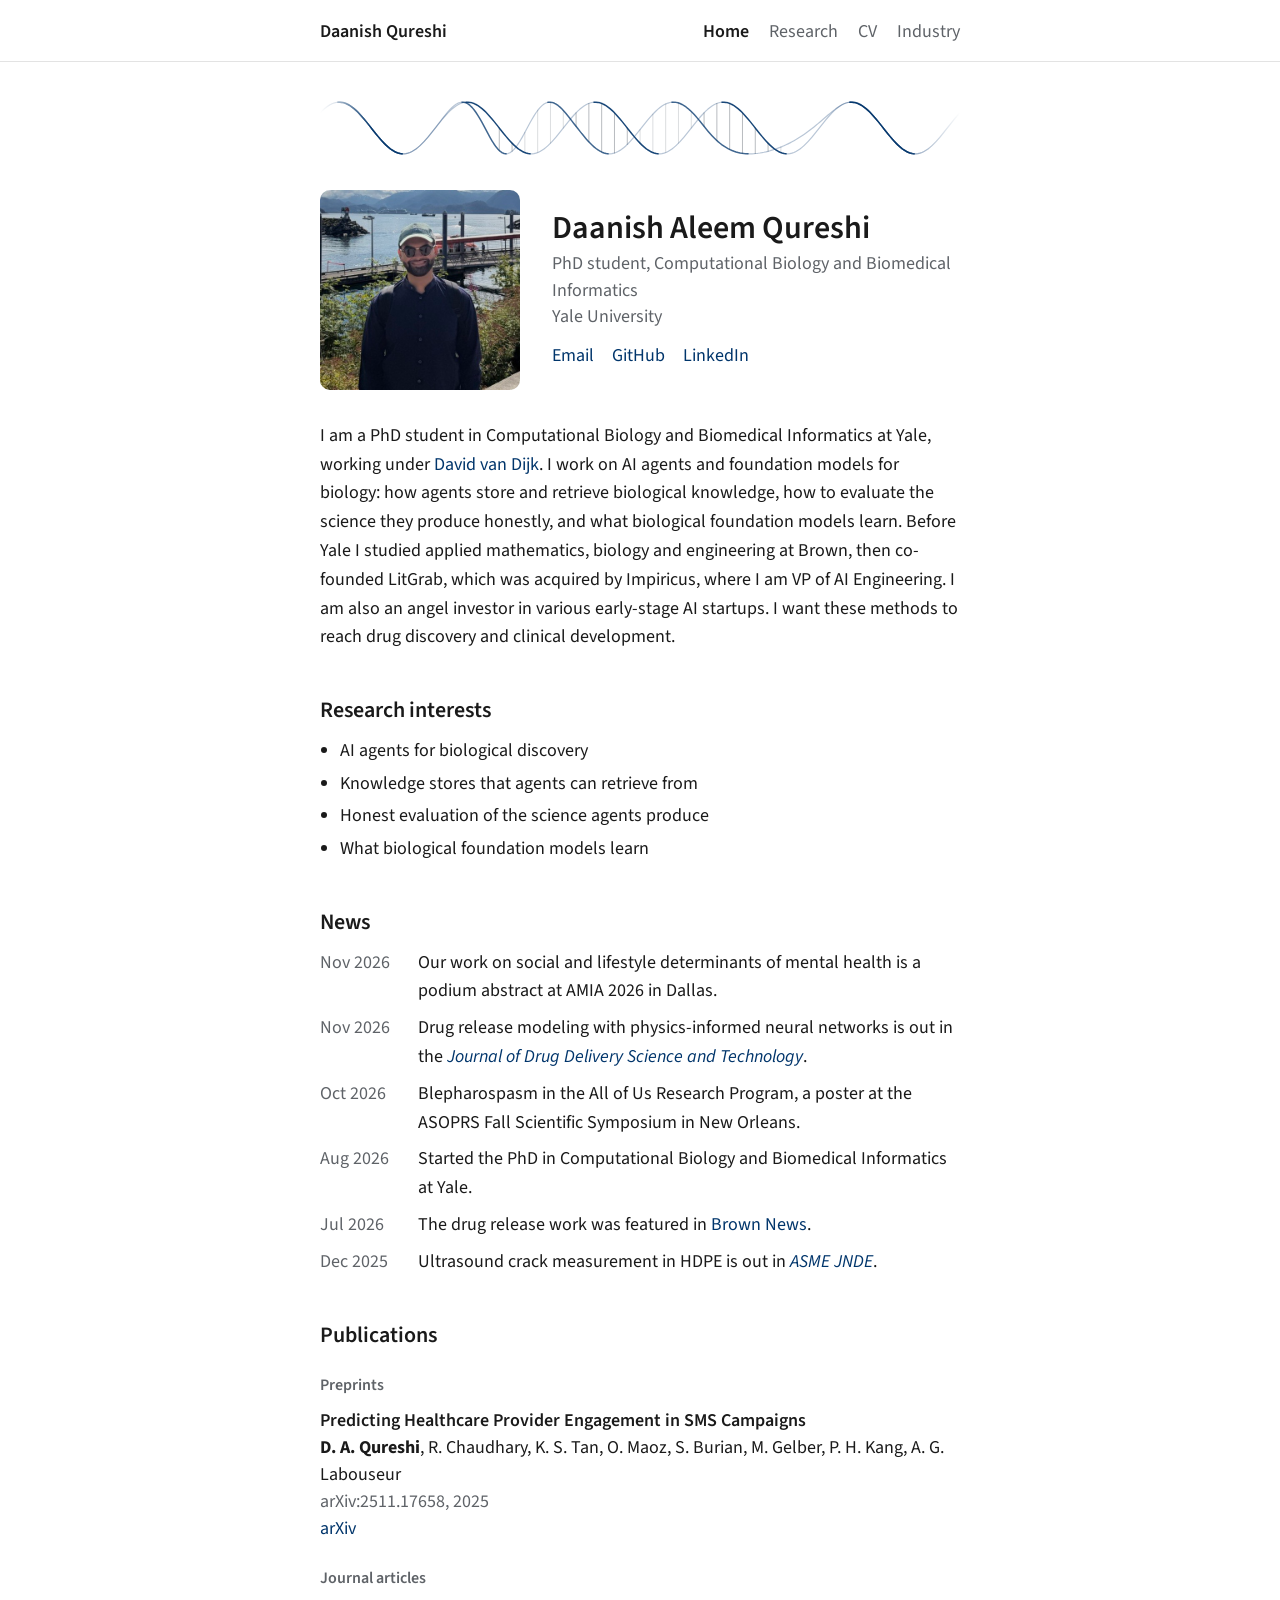
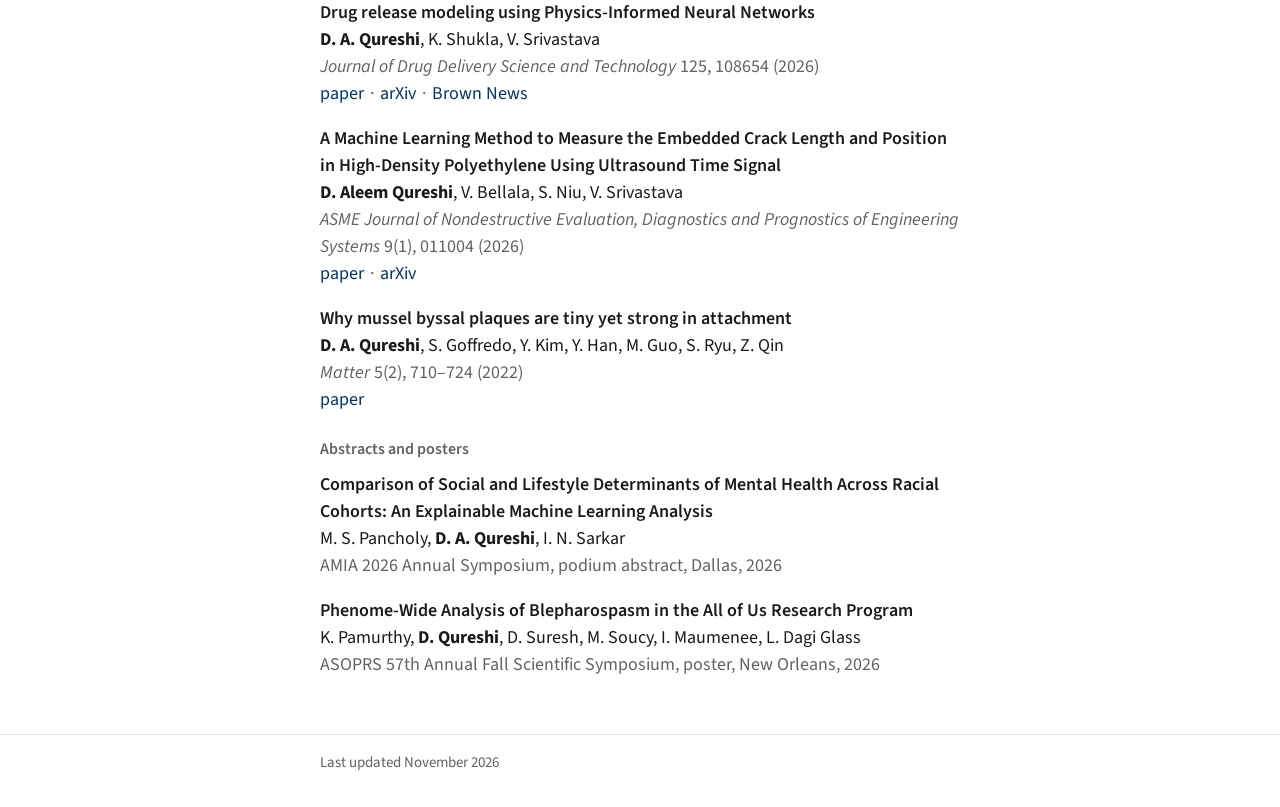
==== index.html @ fe028f5f "Research, CV and Industry pages in the academic style, one animation each Research keeps every proje" ====
<!DOCTYPE html>
<html lang="en">
<head>
<meta charset="UTF-8">
<meta name="viewport" content="width=device-width, initial-scale=1.0">
<title>Daanish Aleem Qureshi</title>
<meta name="description" content="Daanish Qureshi, PhD student in Computational Biology and Biomedical Informatics at Yale, working on AI agents and foundation models for biology.">
<meta property="og:title" content="Daanish Qureshi">
<meta property="og:description" content="PhD student in Computational Biology and Biomedical Informatics at Yale, working on AI agents and foundation models for biology.">
<meta property="og:type" content="website">
<link href="https://fonts.googleapis.com/css2?family=Source+Sans+3:ital,wght@0,400;0,600;1,400&display=swap" rel="stylesheet">
<link rel="stylesheet" href="assets/css/academic.css">
<script>
  /* Home animation variant: ?v=0 (none) to ?v=4, default 1. ?pick shows a switcher. */
  (function () {
    var q = location.search, m = /[?&]v=(\d)/.exec(q), v = m ? +m[1] : 1;
    if (v > 4) v = 1;
    document.documentElement.className += ' anim-v' + v;
    window.ANIM_V = v; window.ANIM_PICK = /[?&]pick\b/.test(q);
  })();
</script>
<link rel="icon" href="favicon.svg">
</head>
<body>

<header class="site-header">
  <div class="wrap">
    <a class="site-name" href="index.html">Daanish Qureshi</a>
    <nav class="site-menu" aria-label="Main">
      <a href="index.html" aria-current="page">Home</a>
      <a href="research.html">Research</a>
      <a href="cv.html">CV</a>
      <a href="industry.html">Industry</a>
    </nav>
  </div>
</header>

<main class="wrap">

  <div class="anim-strip" aria-hidden="true"><canvas></canvas></div>

  <section class="intro">
    <!-- PHOTO PLACEHOLDER: new headshot coming from Daanish. Replace this div with
         <img class="photo" src="assets/img/headshot-portrait.jpg" alt="Daanish Qureshi">
         (square head-and-shoulders crop, at least 400 x 400 px). -->
    <img class="photo" src="assets/img/headshot.jpg" alt="Daanish Aleem Qureshi">
    <div>
      <h1>Daanish Aleem Qureshi</h1>
      <p class="role">PhD student, Computational Biology and Biomedical Informatics<br>Yale University</p>
      <ul class="links">
        <li><a href="mailto:daanish.qureshi@yale.edu">Email</a></li>
        <li><a href="https://github.com/daanishaqureshi">GitHub</a></li>
        <li><a href="https://linkedin.com/in/dq03">LinkedIn</a></li>
      </ul>
    </div>
  </section>

  <p>I am a PhD student in Computational Biology and Biomedical Informatics at Yale, working under <a href="https://www.vandijklab.org/">David van Dijk</a>. I work on AI agents and foundation models for biology: how agents store and retrieve biological knowledge, how to evaluate the science they produce honestly, and what biological foundation models learn. Before Yale I studied applied mathematics, biology and engineering at Brown, then co-founded LitGrab, which was acquired by Impiricus, where I am VP of AI Engineering. I am also an angel investor in various early-stage AI startups. I want these methods to reach drug discovery and clinical development.</p>

  <h2>Research interests</h2>
  <ul class="plain">
    <li>AI agents for biological discovery</li>
    <li>Knowledge stores that agents can retrieve from</li>
    <li>Honest evaluation of the science agents produce</li>
    <li>What biological foundation models learn</li>
  </ul>

  <h2>News</h2>
  <ul class="news">
    <!-- WEIGHT PREPRINT NEWS SLOT: uncomment once the arXiv ID exists.
    <li><time>Nov 2026</time><span>Preprint on weight-space programming in biological foundation models, on <a href="https://arxiv.org/abs/XXXX.XXXXX">arXiv</a>.</span></li>
    -->
    <li><time>Nov 2026</time><span>Our work on social and lifestyle determinants of mental health is a podium abstract at AMIA 2026 in Dallas.</span></li>
    <li><time>Nov 2026</time><span>Drug release modeling with physics-informed neural networks is out in the <a href="https://doi.org/10.1016/j.jddst.2026.108654"><em>Journal of Drug Delivery Science and Technology</em></a>.</span></li>
    <li><time>Oct 2026</time><span>Blepharospasm in the All of Us Research Program, a poster at the ASOPRS Fall Scientific Symposium in New Orleans.</span></li>
    <li><time>Aug 2026</time><span>Started the PhD in Computational Biology and Biomedical Informatics at Yale.</span></li>
    <li><time>Jul 2026</time><span>The drug release work was featured in <a href="https://www.brown.edu/news/2026-07-06/ai-drug-delivery">Brown News</a>.</span></li>
    <li><time>Dec 2025</time><span>Ultrasound crack measurement in HDPE is out in <a href="https://doi.org/10.1115/1.4070539"><em>ASME JNDE</em></a>.</span></li>
  </ul>

  <h2 id="publications">Publications</h2>

  <h3>Preprints</h3>
  <ul class="pubs">
    <!-- WEIGHT PREPRINT SLOT: list only once the arXiv ID exists.
    <li>
      <span class="pub-title">Initial Controlled Studies of Weight Space Programming in Biological Foundation Models</span>
      <span class="pub-authors"><strong>D. Qureshi</strong>, A. Patel, S. A. Rizvi, D. van Dijk</span>
      <span class="pub-venue">arXiv preprint, 2026</span>
      <span class="pub-links"><a href="https://arxiv.org/abs/XXXX.XXXXX">arXiv</a><a href="https://github.com/XXXX">code</a></span>
    </li>
    -->
    <li>
      <span class="pub-title">Predicting Healthcare Provider Engagement in SMS Campaigns</span>
      <span class="pub-authors"><strong>D. A. Qureshi</strong>, R. Chaudhary, K. S. Tan, O. Maoz, S. Burian, M. Gelber, P. H. Kang, A. G. Labouseur</span>
      <span class="pub-venue">arXiv:2511.17658, 2025</span>
      <span class="pub-links"><a href="https://arxiv.org/abs/2511.17658">arXiv</a></span>
    </li>
  </ul>

  <h3>Journal articles</h3>
  <ul class="pubs">
    <li>
      <span class="pub-title">Drug release modeling using Physics-Informed Neural Networks</span>
      <span class="pub-authors"><strong>D. A. Qureshi</strong>, K. Shukla, V. Srivastava</span>
      <span class="pub-venue"><em>Journal of Drug Delivery Science and Technology</em> 125, 108654 (2026)</span>
      <span class="pub-links"><a href="https://doi.org/10.1016/j.jddst.2026.108654">paper</a><a href="https://arxiv.org/abs/2602.09963">arXiv</a><a href="https://www.brown.edu/news/2026-07-06/ai-drug-delivery">Brown News</a></span>
    </li>
    <li>
      <span class="pub-title">A Machine Learning Method to Measure the Embedded Crack Length and Position in High-Density Polyethylene Using Ultrasound Time Signal</span>
      <span class="pub-authors"><strong>D. Aleem Qureshi</strong>, V. Bellala, S. Niu, V. Srivastava</span>
      <span class="pub-venue"><em>ASME Journal of Nondestructive Evaluation, Diagnostics and Prognostics of Engineering Systems</em> 9(1), 011004 (2026)</span>
      <span class="pub-links"><a href="https://doi.org/10.1115/1.4070539">paper</a><a href="https://arxiv.org/abs/2304.11497">arXiv</a></span>
    </li>
    <li>
      <span class="pub-title">Why mussel byssal plaques are tiny yet strong in attachment</span>
      <span class="pub-authors"><strong>D. A. Qureshi</strong>, S. Goffredo, Y. Kim, Y. Han, M. Guo, S. Ryu, Z. Qin</span>
      <span class="pub-venue"><em>Matter</em> 5(2), 710&ndash;724 (2022)</span>
      <span class="pub-links"><a href="https://doi.org/10.1016/j.matt.2021.12.001">paper</a></span>
    </li>
  </ul>

  <h3>Abstracts and posters</h3>
  <ul class="pubs">
    <li>
      <span class="pub-title">Comparison of Social and Lifestyle Determinants of Mental Health Across Racial Cohorts: An Explainable Machine Learning Analysis</span>
      <span class="pub-authors">M. S. Pancholy, <strong>D. A. Qureshi</strong>, I. N. Sarkar</span>
      <span class="pub-venue">AMIA 2026 Annual Symposium, podium abstract, Dallas, 2026</span>
    </li>
    <li>
      <span class="pub-title">Phenome-Wide Analysis of Blepharospasm in the All of Us Research Program</span>
      <span class="pub-authors">K. Pamurthy, <strong>D. Qureshi</strong>, D. Suresh, M. Soucy, I. Maumenee, L. Dagi Glass</span>
      <span class="pub-venue">ASOPRS 57th Annual Fall Scientific Symposium, poster, New Orleans, 2026</span>
    </li>
  </ul>

</main>

<footer class="site-footer">
  <div class="wrap">Last updated November 2026</div>
</footer>

<script>
  (function () {
    /* if an animation fails to load or throws, drop back to the plain static page */
    function off() { document.documentElement.classList.remove('anim-v' + window.ANIM_V); }
    function load(src, fail) { var s = document.createElement('script'); s.src = src; if (fail) s.onerror = fail; document.body.appendChild(s); }
    window.addEventListener('error', function (e) { if (/anim-v\d\.js/.test(e.filename || '')) off(); });
    if (window.ANIM_V) load('assets/js/anim-v' + window.ANIM_V + '.js', off);
    if (window.ANIM_PICK) load('assets/js/anim-pick.js');
  })();
</script>
</body>
</html>
---- assets/css/academic.css ----
/* One stylesheet for the academic site. Light, one column. The only motion is
   one small canvas strip per page: Home's accent chosen by ?v=N on index.html,
   and one fixed accent each on Research, CV and Industry (.anim-page). */

:root {
  --text: #1a1a1a;
  --muted: #5f6368;
  --rule: #e3e3e3;
  --link: #00356b;
  --link-hover: #286dc0;
  --bg: #ffffff;
  --col: 680px;
}

*, *::before, *::after { box-sizing: border-box; }

html { -webkit-text-size-adjust: 100%; }

body {
  margin: 0;
  background: var(--bg);
  color: var(--text);
  font-family: "Source Sans 3", -apple-system, BlinkMacSystemFont, "Segoe UI", Roboto, Helvetica, Arial, sans-serif;
  font-size: 18px;
  line-height: 1.6;
}

a { color: var(--link); text-decoration: none; }
a:hover, a:focus-visible { color: var(--link-hover); text-decoration: underline; }

.wrap { max-width: var(--col); margin: 0 auto; padding: 0 20px; }

/* Header and menu */

.site-header { border-bottom: 1px solid var(--rule); }
.site-header .wrap {
  display: flex;
  flex-wrap: wrap;
  align-items: baseline;
  justify-content: space-between;
  gap: 4px 24px;
  padding-top: 18px;
  padding-bottom: 14px;
}
.site-name { font-weight: 600; color: var(--text); }
.site-name:hover { color: var(--text); text-decoration: none; }
.site-menu { display: flex; gap: 20px; }
.site-menu a { color: var(--muted); }
.site-menu a[aria-current="page"] { color: var(--text); font-weight: 600; }

/* Identity block */

.intro {
  display: flex;
  gap: 32px;
  align-items: center;
  margin: 48px 0 32px;
}
.photo {
  flex: 0 0 200px;
  width: 200px;
  height: 200px;
  border-radius: 10px;
  object-fit: cover;
}
.photo--placeholder {
  display: flex;
  align-items: center;
  justify-content: center;
  text-align: center;
  background: #f3f4f6;
  border: 1px dashed #b8bcc2;
  color: var(--muted);
  font-size: 14px;
  line-height: 1.4;
  padding: 16px;
}
.intro h1 {
  margin: 0 0 4px;
  font-size: 32px;
  font-weight: 600;
  line-height: 1.2;
}
.intro .role { margin: 0 0 12px; color: var(--muted); line-height: 1.45; }
.links { margin: 0; padding: 0; list-style: none; display: flex; flex-wrap: wrap; gap: 4px 18px; }

/* Sections */

h2 {
  margin: 44px 0 12px;
  font-size: 22px;
  font-weight: 600;
  line-height: 1.3;
}
h3 {
  margin: 24px 0 8px;
  font-size: 16px;
  font-weight: 600;
  color: var(--muted);
}
p { margin: 0 0 16px; }

ul.plain { margin: 0; padding-left: 20px; }
ul.plain li { margin-bottom: 4px; }

/* News */

.news { margin: 0; padding: 0; list-style: none; }
.news li { display: flex; gap: 16px; margin-bottom: 8px; }
.news time { flex: 0 0 82px; color: var(--muted); font-variant-numeric: tabular-nums; }

/* Publications */

.pubs { margin: 0; padding: 0; list-style: none; }
.pubs li { margin-bottom: 18px; line-height: 1.5; }
.pub-title { display: block; font-weight: 600; }
.pub-authors, .pub-venue { display: block; }
.pub-venue { color: var(--muted); }
.pub-venue em { font-style: italic; }
.pub-links a + a::before { content: "·"; color: var(--muted); padding: 0 6px; }

/* Footer */

.site-footer {
  margin-top: 56px;
  border-top: 1px solid var(--rule);
  color: var(--muted);
  font-size: 15px;
}
.site-footer .wrap { padding-top: 16px; padding-bottom: 32px; }

/* Home animation accents (index.html?v=N). Space is reserved in CSS before any
   script runs, so nothing shifts when an animation starts. */

.anim-strip { display: none; }
.anim-v1 .anim-strip, .anim-v2 .anim-strip, .anim-v3 .anim-strip {
  display: block;
  position: relative;
  height: 76px;
  margin: 28px 0 0;
}
.anim-v1 .intro, .anim-v2 .intro, .anim-v3 .intro { margin-top: 24px; }
.anim-strip canvas { position: absolute; inset: 0; width: 100%; height: 100%; }

.anim-v4 main h2 { position: relative; padding-right: 80px; }
.h-icon {
  position: absolute; right: 0; top: 50%;
  width: 64px; height: 24px; margin-top: -12px;
  fill: none; stroke: var(--link); stroke-width: 1.2;
  stroke-linecap: round; stroke-linejoin: round;
}
.h-icon .rung { stroke: #9aa0a6; stroke-width: 1; }
.h-icon path { transition: stroke-dashoffset 1.6s cubic-bezier(.4, 0, .2, 1); }
.h-rule {
  position: absolute; right: 78px; top: 50%; height: 1px;
  background: var(--rule);
  transform: scaleX(0); transform-origin: left;
  transition: transform .9s ease;
}
.h-drawn .h-rule { transform: scaleX(1); }
.h-still .h-rule, .h-still path { transition: none; }

.anim-pick {
  position: fixed; right: 12px; bottom: 12px; z-index: 10;
  display: flex; flex-wrap: wrap; gap: 2px 10px; max-width: calc(100% - 24px);
  padding: 6px 10px; border: 1px solid var(--rule); border-radius: 6px;
  background: #fff; font-size: 13px;
}
.anim-pick a { color: var(--muted); }
.anim-pick a[aria-current] { color: var(--link); font-weight: 600; }

/* Inner pages (Research, CV, Industry) */

.page-head { margin: 24px 0 8px; }
.page-head h1 { margin: 0 0 8px; font-size: 32px; font-weight: 600; line-height: 1.2; }
.lede { color: var(--muted); }
.anim-page .anim-strip { display: block; position: relative; height: 76px; margin: 28px 0 0; }

.project { margin: 0 0 36px; }
.project h3 { margin: 28px 0 2px; font-size: 20px; color: var(--text); line-height: 1.35; }
.meta { margin: 0 0 12px; color: var(--muted); font-size: 16px; }
.cite { color: var(--muted); font-size: 16px; line-height: 1.5; margin-bottom: 4px; }
.cite em { font-style: italic; }
.more { margin: 0; font-size: 16px; }
.more a + a::before { content: "·"; color: var(--muted); padding: 0 6px; }
.project ul { margin: 0 0 16px; padding-left: 20px; }
.project ul li { margin-bottom: 4px; }
blockquote { margin: 0 0 16px; padding-left: 16px; border-left: 2px solid var(--rule); color: var(--muted); }

figure { margin: 12px 0 18px; }
figure img { display: block; width: 100%; height: auto; border-radius: 6px; border: 1px solid var(--rule); background: #fff; }
figcaption { margin-top: 6px; font-size: 15px; line-height: 1.45; color: var(--muted); }
.fig-pair { display: grid; grid-template-columns: 1fr 1fr; gap: 12px; margin: 12px 0 18px; }
.fig-pair figure { margin: 0; }
.fig-pair img { aspect-ratio: 4 / 3; object-fit: cover; }
.fig-pair.tall img { aspect-ratio: 3 / 4; }
.side { display: grid; grid-template-columns: 200px 1fr; gap: 24px; align-items: start; }
.side figure { margin: 4px 0 0; }

/* CV lists: a date column and an entry */
.cv { margin: 0 0 8px; padding: 0; list-style: none; }
.cv > li { display: flex; gap: 16px; margin-bottom: 14px; line-height: 1.5; }
.cv time { flex: 0 0 132px; color: var(--muted); font-variant-numeric: tabular-nums; }
.cv .what { flex: 1; min-width: 0; }
.cv .what span { display: block; color: var(--muted); font-size: 16px; }
.cv ul { margin: 4px 0 0; padding-left: 18px; font-size: 16px; }
.cv ul li { margin-bottom: 2px; }

/* Phone */

@media (max-width: 600px) {
  body { font-size: 17px; }
  .wrap { padding: 0 16px; }
  .intro { flex-direction: column; align-items: flex-start; gap: 20px; margin-top: 32px; }
  .photo { flex-basis: auto; width: 160px; height: 160px; }
  .intro h1 { font-size: 28px; }
  .news li { flex-direction: column; gap: 0; margin-bottom: 12px; }
  .news time { flex-basis: auto; font-size: 15px; }
  .anim-v1 .anim-strip, .anim-v2 .anim-strip, .anim-v3 .anim-strip { height: 64px; margin-top: 20px; }
  .anim-v1 .intro, .anim-v2 .intro, .anim-v3 .intro { margin-top: 20px; }
  .anim-page .anim-strip { height: 64px; margin-top: 20px; }
  .page-head h1 { font-size: 28px; }
  .project h3 { font-size: 19px; }
  .side { grid-template-columns: 1fr; gap: 8px; }
  .side figure { max-width: 240px; }
  .cv > li { flex-direction: column; gap: 0; }
  .cv time { flex-basis: auto; font-size: 15px; }
}
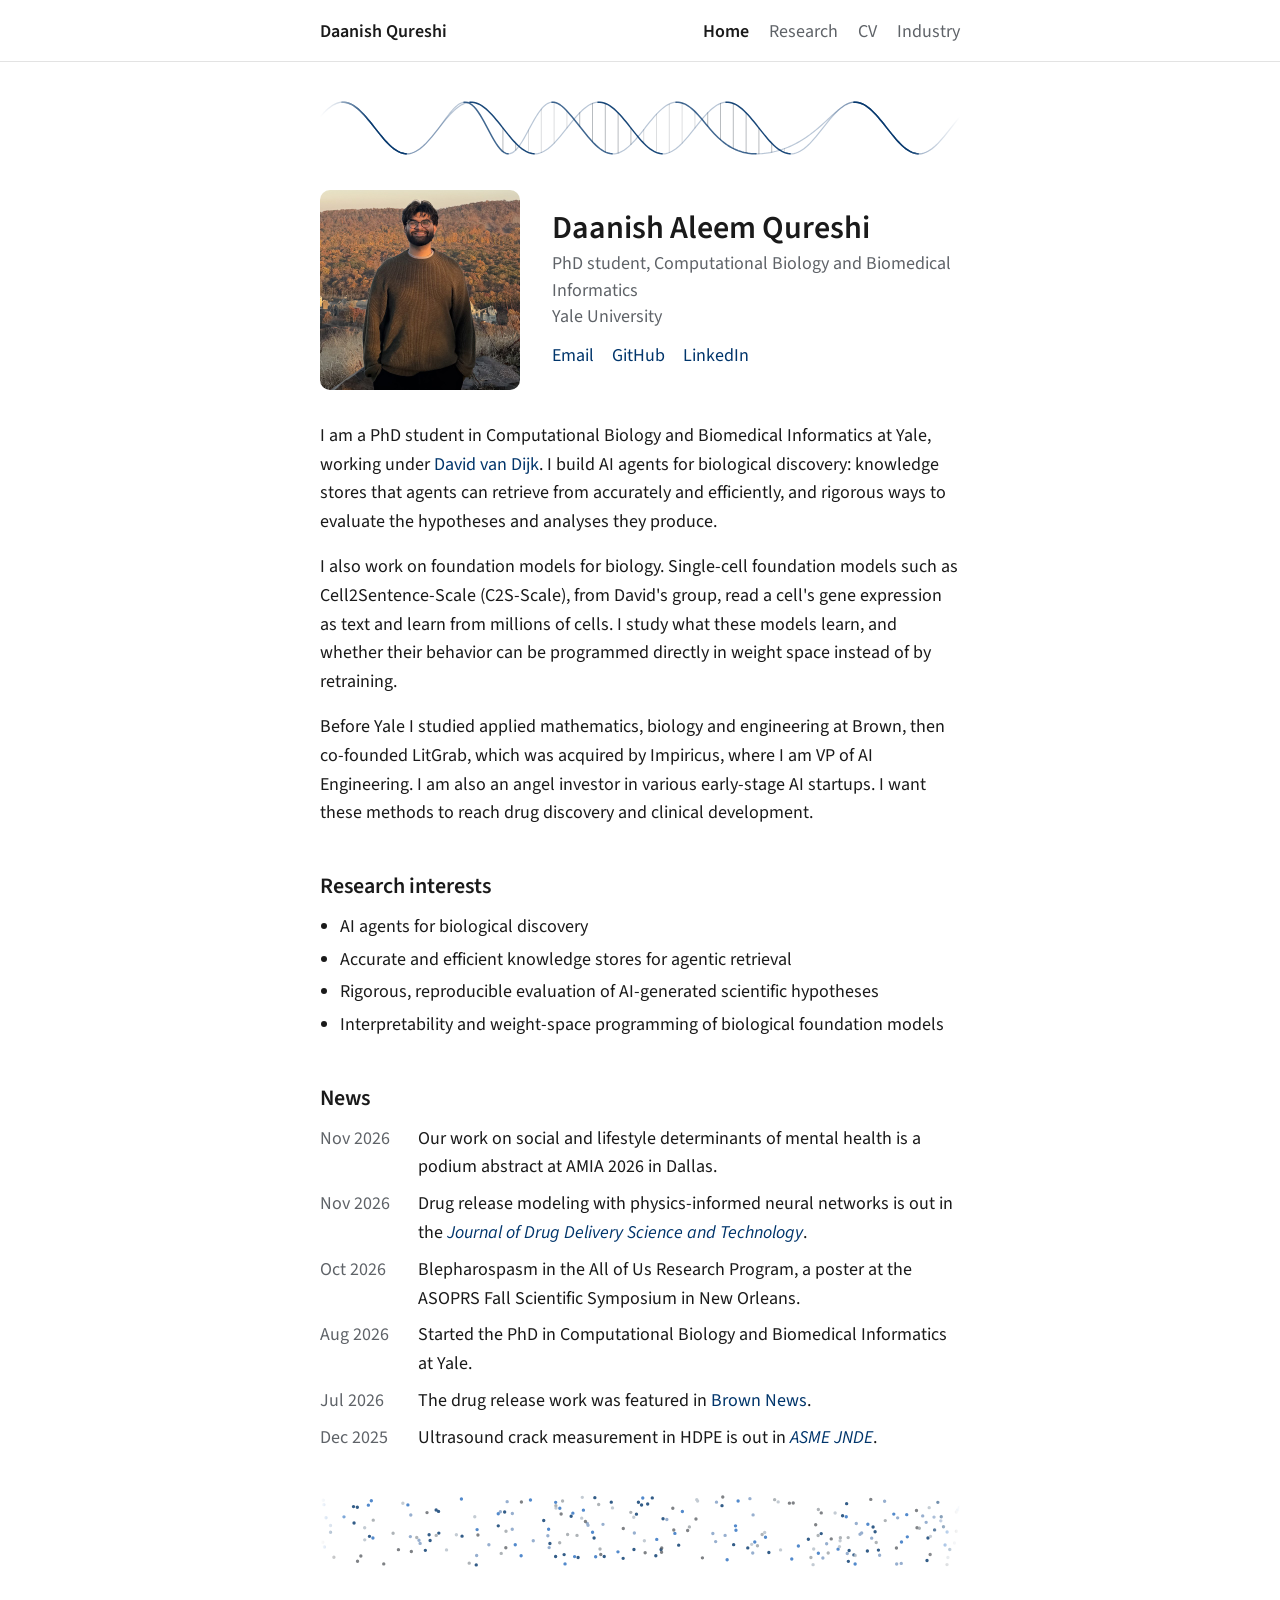
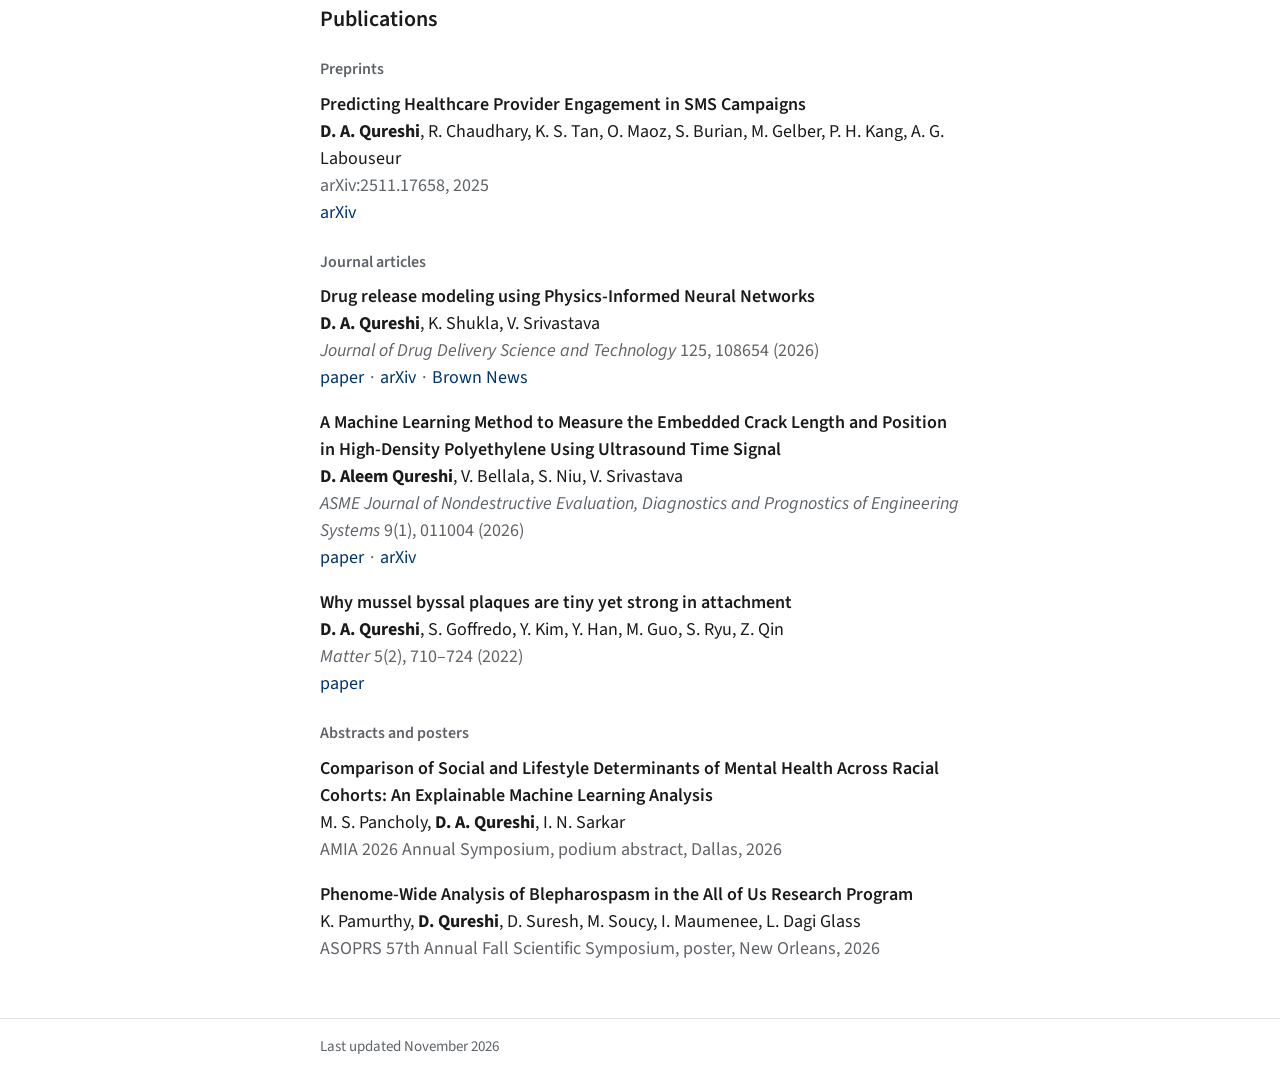
==== commit 05448c3e: "Site notes 11-09: interests, Brown split, NASA, Sehat and Pulse out, ION, smooth graph, mid-page ani" ====
--- a/index.html
+++ b/index.html
@@ -4,7 +4,7 @@
 <meta charset="UTF-8">
 <meta name="viewport" content="width=device-width, initial-scale=1.0">
 <title>Daanish Aleem Qureshi</title>
-<meta name="description" content="Daanish Qureshi, PhD student in Computational Biology and Biomedical Informatics at Yale, working on AI agents and foundation models for biology.">
+<meta name="description" content="Daanish Qureshi, PhD student in Computational Biology and Biomedical Informatics at Yale, working on AI agents for biological discovery and foundation models for biology.">
 <meta property="og:title" content="Daanish Qureshi">
 <meta property="og:description" content="PhD student in Computational Biology and Biomedical Informatics at Yale, working on AI agents and foundation models for biology.">
 <meta property="og:type" content="website">
@@ -15,11 +15,13 @@
   (function () {
     var q = location.search, m = /[?&]v=(\d)/.exec(q), v = m ? +m[1] : 1;
     if (v > 4) v = 1;
-    document.documentElement.className += ' anim-v' + v;
+    document.documentElement.className += ' anim-v' + v + (v ? ' anim-mid-on' : '');
     window.ANIM_V = v; window.ANIM_PICK = /[?&]pick\b/.test(q);
   })();
 </script>
-<link rel="icon" href="favicon.svg">
+<link rel="icon" href="favicon.svg" type="image/svg+xml">
+<link rel="icon" href="assets/img/favicon-32.png" type="image/png" sizes="32x32">
+<link rel="apple-touch-icon" href="apple-touch-icon.png">
 </head>
 <body>
 
@@ -49,34 +51,41 @@
       <p class="role">PhD student, Computational Biology and Biomedical Informatics<br>Yale University</p>
       <ul class="links">
         <li><a href="mailto:daanish.qureshi@yale.edu">Email</a></li>
-        <li><a href="https://github.com/daanishaqureshi">GitHub</a></li>
-        <li><a href="https://linkedin.com/in/dq03">LinkedIn</a></li>
+        <li><a href="https://github.com/daanishaqureshi" target="_blank" rel="noopener">GitHub</a></li>
+        <li><a href="https://linkedin.com/in/dq03" target="_blank" rel="noopener">LinkedIn</a></li>
       </ul>
     </div>
   </section>
 
-  <p>I am a PhD student in Computational Biology and Biomedical Informatics at Yale, working under <a href="https://www.vandijklab.org/">David van Dijk</a>. I work on AI agents and foundation models for biology: how agents store and retrieve biological knowledge, how to evaluate the science they produce honestly, and what biological foundation models learn. Before Yale I studied applied mathematics, biology and engineering at Brown, then co-founded LitGrab, which was acquired by Impiricus, where I am VP of AI Engineering. I am also an angel investor in various early-stage AI startups. I want these methods to reach drug discovery and clinical development.</p>
+  <p>I am a PhD student in Computational Biology and Biomedical Informatics at Yale, working under <a href="https://www.vandijklab.org/" target="_blank" rel="noopener">David van Dijk</a>. I build AI agents for biological discovery: knowledge stores that agents can retrieve from accurately and efficiently, and rigorous ways to evaluate the hypotheses and analyses they produce.</p>
+
+  <p>I also work on foundation models for biology. Single-cell foundation models such as Cell2Sentence-Scale (C2S-Scale), from David's group, read a cell's gene expression as text and learn from millions of cells. I study what these models learn, and whether their behavior can be programmed directly in weight space instead of by retraining.</p>
+
+  <p>Before Yale I studied applied mathematics, biology and engineering at Brown, then co-founded LitGrab, which was acquired by Impiricus, where I am VP of AI Engineering. I am also an angel investor in various early-stage AI startups. I want these methods to reach drug discovery and clinical development.</p>
 
   <h2>Research interests</h2>
   <ul class="plain">
     <li>AI agents for biological discovery</li>
-    <li>Knowledge stores that agents can retrieve from</li>
-    <li>Honest evaluation of the science agents produce</li>
-    <li>What biological foundation models learn</li>
+    <li>Accurate and efficient knowledge stores for agentic retrieval</li>
+    <li>Rigorous, reproducible evaluation of AI-generated scientific hypotheses</li>
+    <li>Interpretability and weight-space programming of biological foundation models</li>
   </ul>
 
   <h2>News</h2>
   <ul class="news">
     <!-- WEIGHT PREPRINT NEWS SLOT: uncomment once the arXiv ID exists.
-    <li><time>Nov 2026</time><span>Preprint on weight-space programming in biological foundation models, on <a href="https://arxiv.org/abs/XXXX.XXXXX">arXiv</a>.</span></li>
+    <li><time>Nov 2026</time><span>Preprint on weight-space programming in biological foundation models, on <a href="https://arxiv.org/abs/XXXX.XXXXX" target="_blank" rel="noopener">arXiv</a>.</span></li>
     -->
     <li><time>Nov 2026</time><span>Our work on social and lifestyle determinants of mental health is a podium abstract at AMIA 2026 in Dallas.</span></li>
-    <li><time>Nov 2026</time><span>Drug release modeling with physics-informed neural networks is out in the <a href="https://doi.org/10.1016/j.jddst.2026.108654"><em>Journal of Drug Delivery Science and Technology</em></a>.</span></li>
+    <li><time>Nov 2026</time><span>Drug release modeling with physics-informed neural networks is out in the <a href="https://doi.org/10.1016/j.jddst.2026.108654" target="_blank" rel="noopener"><em>Journal of Drug Delivery Science and Technology</em></a>.</span></li>
     <li><time>Oct 2026</time><span>Blepharospasm in the All of Us Research Program, a poster at the ASOPRS Fall Scientific Symposium in New Orleans.</span></li>
     <li><time>Aug 2026</time><span>Started the PhD in Computational Biology and Biomedical Informatics at Yale.</span></li>
-    <li><time>Jul 2026</time><span>The drug release work was featured in <a href="https://www.brown.edu/news/2026-07-06/ai-drug-delivery">Brown News</a>.</span></li>
-    <li><time>Dec 2025</time><span>Ultrasound crack measurement in HDPE is out in <a href="https://doi.org/10.1115/1.4070539"><em>ASME JNDE</em></a>.</span></li>
+    <li><time>Jul 2026</time><span>The drug release work was featured in <a href="https://www.brown.edu/news/2026-07-06/ai-drug-delivery" target="_blank" rel="noopener">Brown News</a>.</span></li>
+    <li><time>Dec 2025</time><span>Ultrasound crack measurement in HDPE is out in <a href="https://doi.org/10.1115/1.4070539" target="_blank" rel="noopener"><em>ASME JNDE</em></a>.</span></li>
   </ul>
+
+  <!-- A second accent between sections: cells settling into clusters (the helix when the cells are on top). -->
+  <div class="anim-strip anim-mid" id="anim-mid" aria-hidden="true"><canvas></canvas></div>
 
   <h2 id="publications">Publications</h2>
 
@@ -87,14 +96,14 @@
       <span class="pub-title">Initial Controlled Studies of Weight Space Programming in Biological Foundation Models</span>
       <span class="pub-authors"><strong>D. Qureshi</strong>, A. Patel, S. A. Rizvi, D. van Dijk</span>
       <span class="pub-venue">arXiv preprint, 2026</span>
-      <span class="pub-links"><a href="https://arxiv.org/abs/XXXX.XXXXX">arXiv</a><a href="https://github.com/XXXX">code</a></span>
+      <span class="pub-links"><a href="https://arxiv.org/abs/XXXX.XXXXX" target="_blank" rel="noopener">arXiv</a><a href="https://github.com/XXXX" target="_blank" rel="noopener">code</a></span>
     </li>
     -->
     <li>
       <span class="pub-title">Predicting Healthcare Provider Engagement in SMS Campaigns</span>
       <span class="pub-authors"><strong>D. A. Qureshi</strong>, R. Chaudhary, K. S. Tan, O. Maoz, S. Burian, M. Gelber, P. H. Kang, A. G. Labouseur</span>
       <span class="pub-venue">arXiv:2511.17658, 2025</span>
-      <span class="pub-links"><a href="https://arxiv.org/abs/2511.17658">arXiv</a></span>
+      <span class="pub-links"><a href="https://arxiv.org/abs/2511.17658" target="_blank" rel="noopener">arXiv</a></span>
     </li>
   </ul>
 
@@ -104,19 +113,19 @@
       <span class="pub-title">Drug release modeling using Physics-Informed Neural Networks</span>
       <span class="pub-authors"><strong>D. A. Qureshi</strong>, K. Shukla, V. Srivastava</span>
       <span class="pub-venue"><em>Journal of Drug Delivery Science and Technology</em> 125, 108654 (2026)</span>
-      <span class="pub-links"><a href="https://doi.org/10.1016/j.jddst.2026.108654">paper</a><a href="https://arxiv.org/abs/2602.09963">arXiv</a><a href="https://www.brown.edu/news/2026-07-06/ai-drug-delivery">Brown News</a></span>
+      <span class="pub-links"><a href="https://doi.org/10.1016/j.jddst.2026.108654" target="_blank" rel="noopener">paper</a><a href="https://arxiv.org/abs/2602.09963" target="_blank" rel="noopener">arXiv</a><a href="https://www.brown.edu/news/2026-07-06/ai-drug-delivery" target="_blank" rel="noopener">Brown News</a></span>
     </li>
     <li>
       <span class="pub-title">A Machine Learning Method to Measure the Embedded Crack Length and Position in High-Density Polyethylene Using Ultrasound Time Signal</span>
       <span class="pub-authors"><strong>D. Aleem Qureshi</strong>, V. Bellala, S. Niu, V. Srivastava</span>
       <span class="pub-venue"><em>ASME Journal of Nondestructive Evaluation, Diagnostics and Prognostics of Engineering Systems</em> 9(1), 011004 (2026)</span>
-      <span class="pub-links"><a href="https://doi.org/10.1115/1.4070539">paper</a><a href="https://arxiv.org/abs/2304.11497">arXiv</a></span>
+      <span class="pub-links"><a href="https://doi.org/10.1115/1.4070539" target="_blank" rel="noopener">paper</a><a href="https://arxiv.org/abs/2304.11497" target="_blank" rel="noopener">arXiv</a></span>
     </li>
     <li>
       <span class="pub-title">Why mussel byssal plaques are tiny yet strong in attachment</span>
       <span class="pub-authors"><strong>D. A. Qureshi</strong>, S. Goffredo, Y. Kim, Y. Han, M. Guo, S. Ryu, Z. Qin</span>
       <span class="pub-venue"><em>Matter</em> 5(2), 710&ndash;724 (2022)</span>
-      <span class="pub-links"><a href="https://doi.org/10.1016/j.matt.2021.12.001">paper</a></span>
+      <span class="pub-links"><a href="https://doi.org/10.1016/j.matt.2021.12.001" target="_blank" rel="noopener">paper</a></span>
     </li>
   </ul>
 
@@ -143,10 +152,13 @@
 <script>
   (function () {
     /* if an animation fails to load or throws, drop back to the plain static page */
-    function off() { document.documentElement.classList.remove('anim-v' + window.ANIM_V); }
-    function load(src, fail) { var s = document.createElement('script'); s.src = src; if (fail) s.onerror = fail; document.body.appendChild(s); }
+    function off() { document.documentElement.classList.remove('anim-v' + window.ANIM_V, 'anim-mid-on'); }
+    function load(src, fail, host) { var s = document.createElement('script'); s.src = src; if (host) s.dataset.host = host; if (fail) s.onerror = fail; document.body.appendChild(s); }
     window.addEventListener('error', function (e) { if (/anim-v\d\.js/.test(e.filename || '')) off(); });
-    if (window.ANIM_V) load('assets/js/anim-v' + window.ANIM_V + '.js', off);
+    if (window.ANIM_V) {
+      load('assets/js/anim-v' + window.ANIM_V + '.js', off);
+      load('assets/js/anim-v' + (window.ANIM_V === 2 ? 1 : 2) + '.js', off, '#anim-mid');
+    }
     if (window.ANIM_PICK) load('assets/js/anim-pick.js');
   })();
 </script>
--- a/assets/css/academic.css
+++ b/assets/css/academic.css
@@ -176,8 +176,14 @@
 .lede { color: var(--muted); }
 .anim-page .anim-strip { display: block; position: relative; height: 76px; margin: 28px 0 0; }
 
+/* Strips between sections, further down a page (Home shows its one when animations are on). */
+.anim-mid-on .anim-strip.anim-mid { display: block; position: relative; height: 76px; }
+.anim-page .anim-strip.anim-mid, .anim-mid-on .anim-strip.anim-mid { margin: 40px 0 -8px; }
+
 .project { margin: 0 0 36px; }
 .project h3 { margin: 28px 0 2px; font-size: 20px; color: var(--text); line-height: 1.35; }
+.project h4 { margin: 24px 0 8px; font-size: 18px; font-weight: 600; color: var(--text); line-height: 1.35; }
+.project h4 + .meta { margin-top: -6px; }
 .meta { margin: 0 0 12px; color: var(--muted); font-size: 16px; }
 .cite { color: var(--muted); font-size: 16px; line-height: 1.5; margin-bottom: 4px; }
 .cite em { font-style: italic; }
@@ -219,6 +225,7 @@
   .anim-v1 .anim-strip, .anim-v2 .anim-strip, .anim-v3 .anim-strip { height: 64px; margin-top: 20px; }
   .anim-v1 .intro, .anim-v2 .intro, .anim-v3 .intro { margin-top: 20px; }
   .anim-page .anim-strip { height: 64px; margin-top: 20px; }
+  .anim-page .anim-strip.anim-mid, .anim-mid-on .anim-strip.anim-mid { height: 64px; margin: 32px 0 -8px; }
   .page-head h1 { font-size: 28px; }
   .project h3 { font-size: 19px; }
   .side { grid-template-columns: 1fr; gap: 8px; }
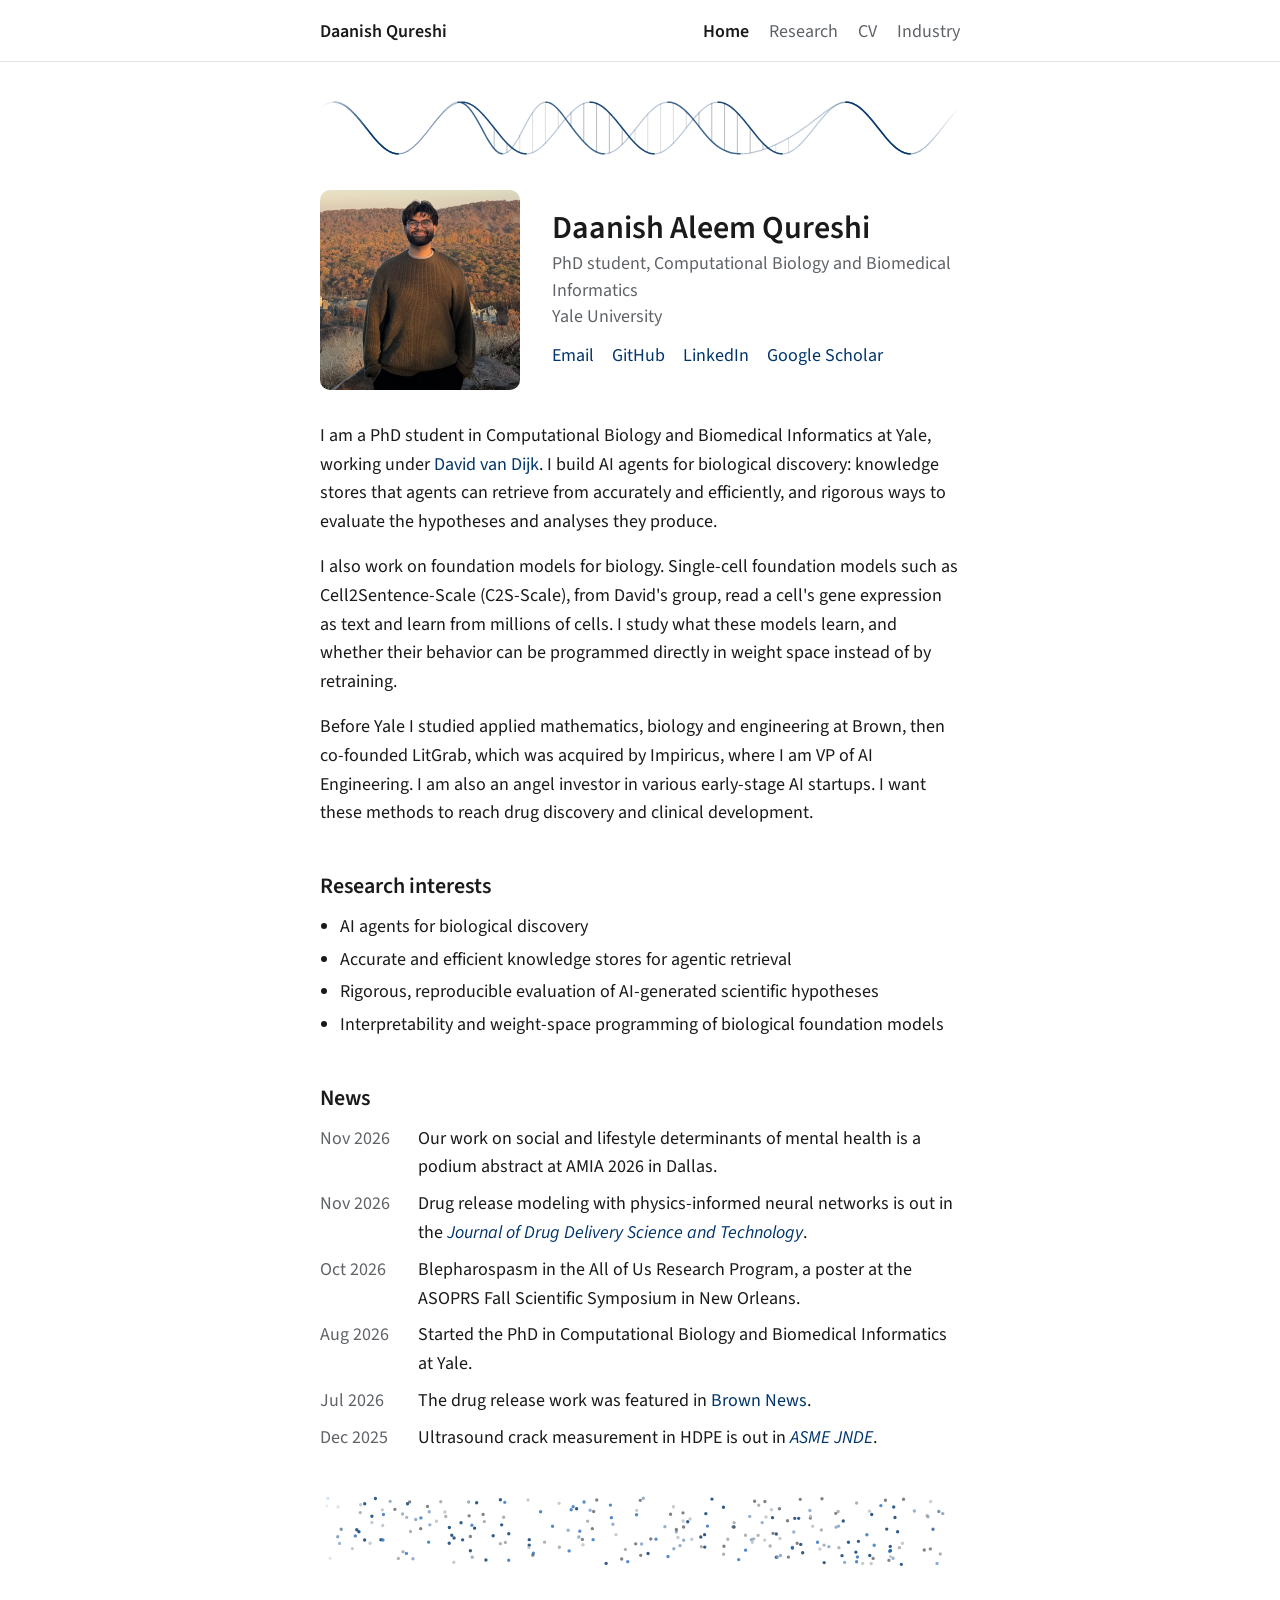
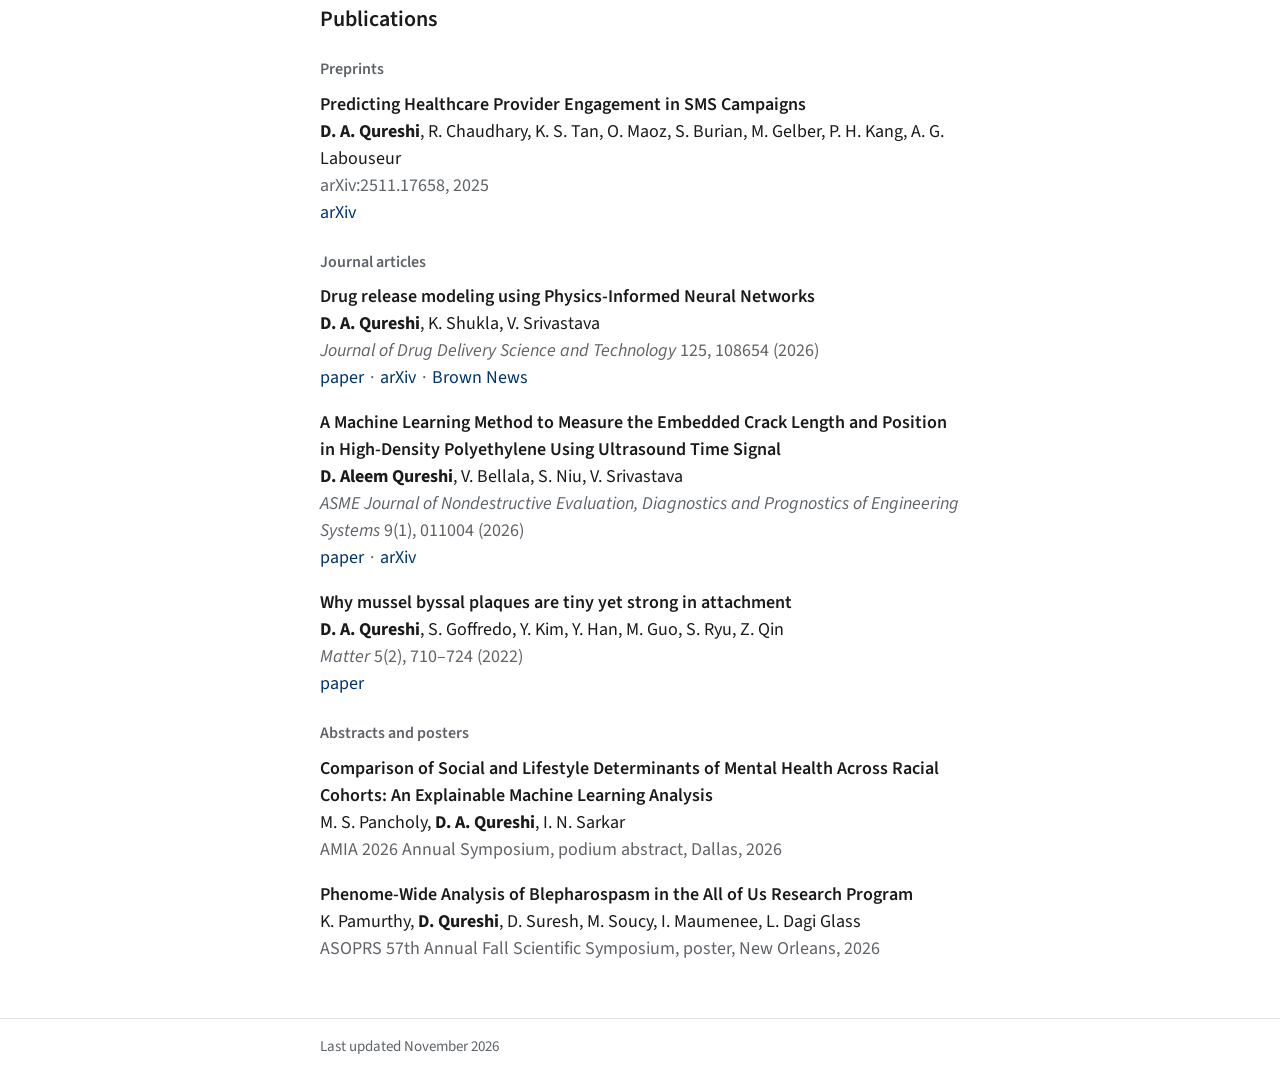
==== commit d45894d2: "Google Scholar link on Home and CV (note 15)" ====
--- a/index.html
+++ b/index.html
@@ -53,6 +53,7 @@
         <li><a href="mailto:daanish.qureshi@yale.edu">Email</a></li>
         <li><a href="https://github.com/daanishaqureshi" target="_blank" rel="noopener">GitHub</a></li>
         <li><a href="https://linkedin.com/in/dq03" target="_blank" rel="noopener">LinkedIn</a></li>
+        <li><a href="https://scholar.google.com/citations?user=Ni6tBY4AAAAJ&amp;hl=en" target="_blank" rel="noopener">Google Scholar</a></li>
       </ul>
     </div>
   </section>
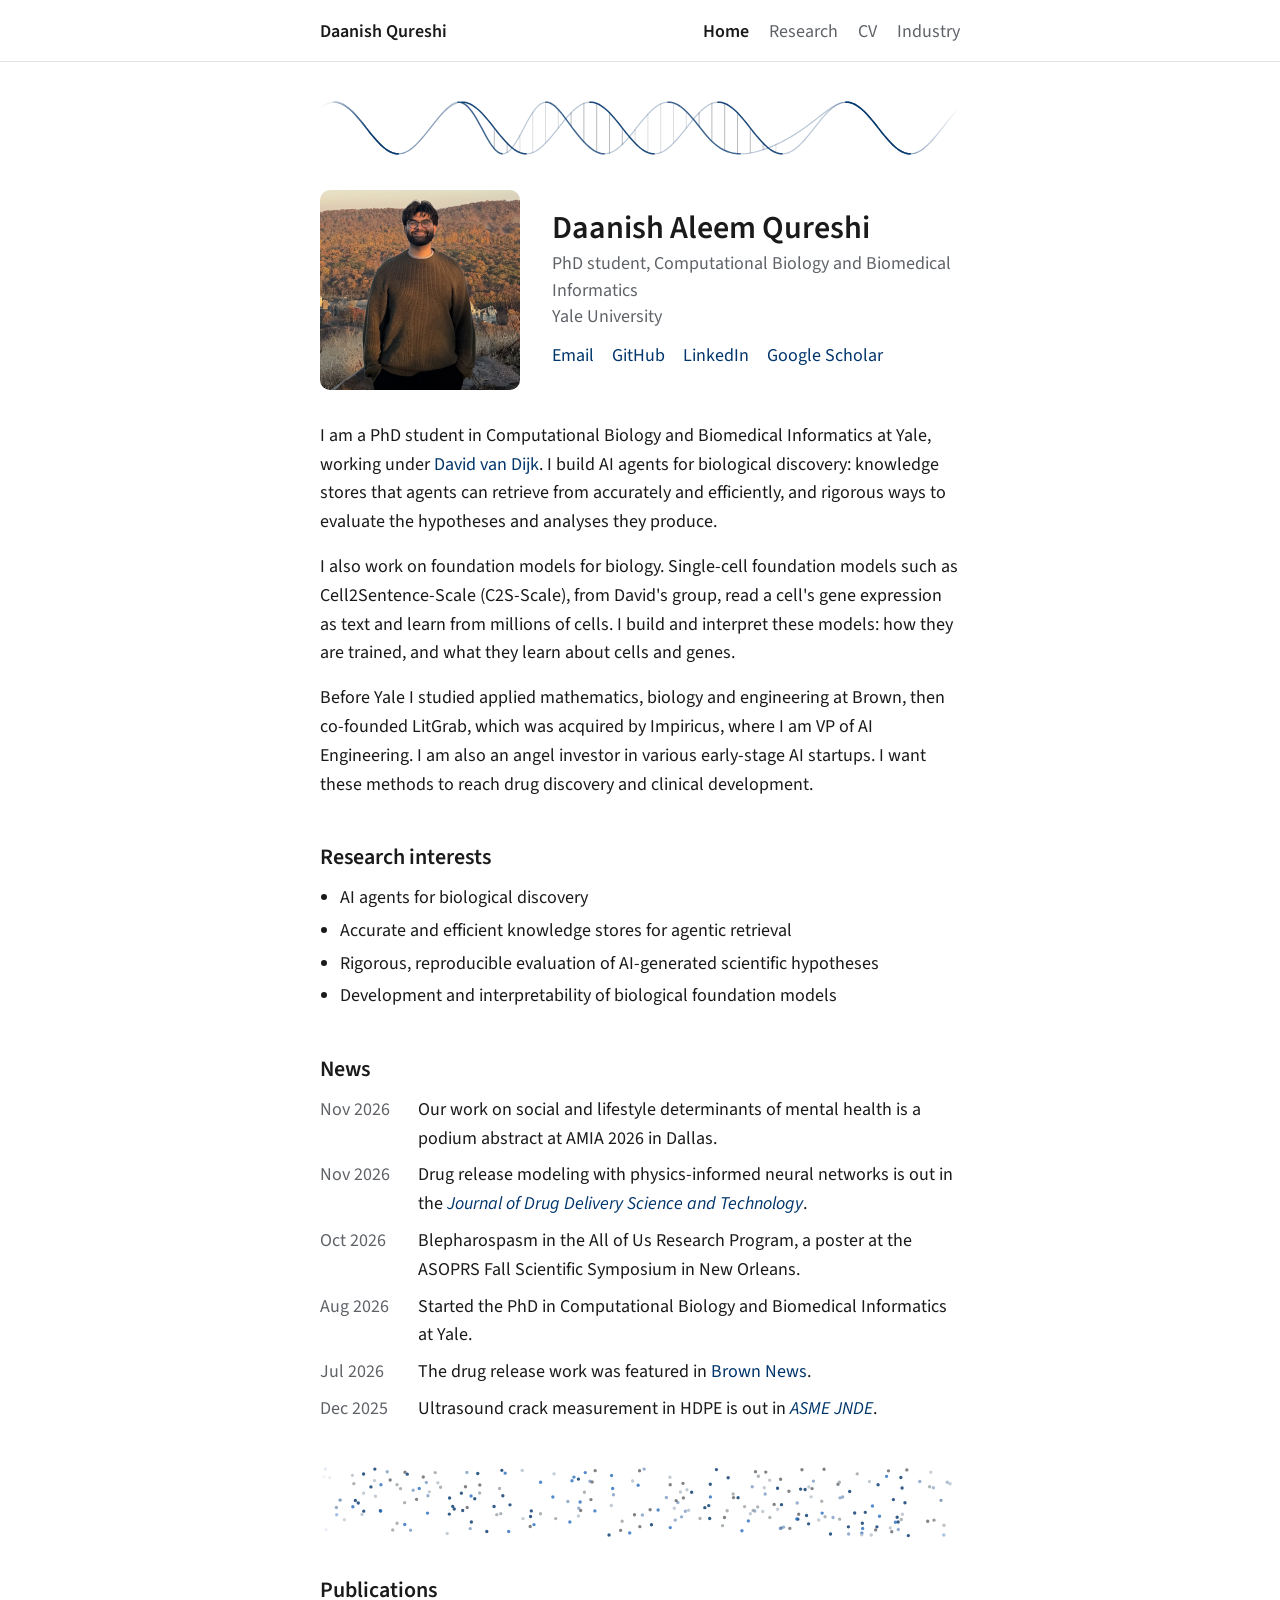
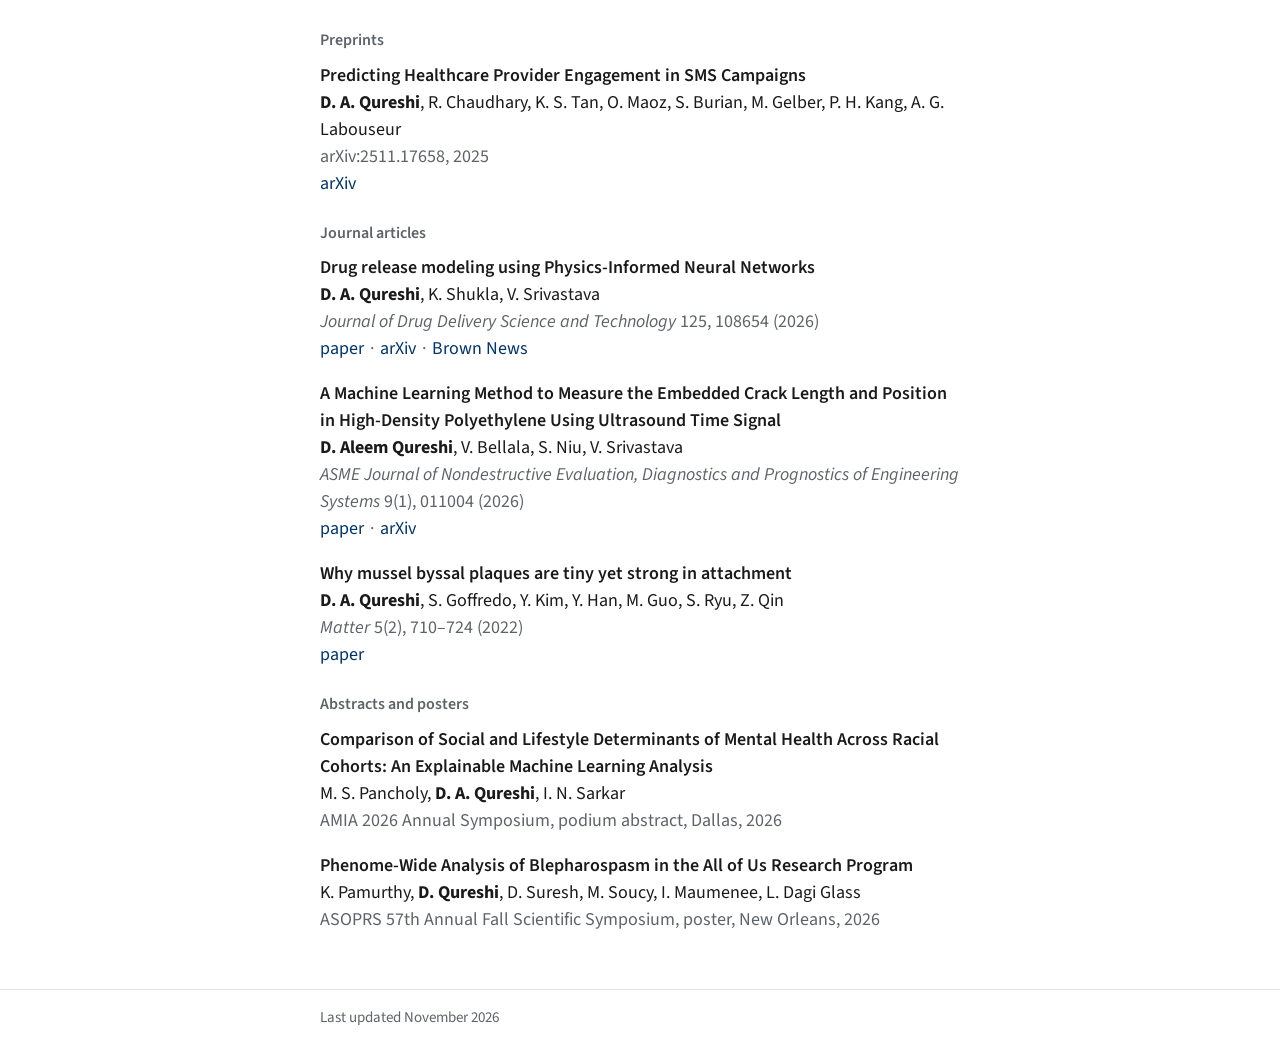
==== commit 87a9ecbb: "Site notes 11-09 round 2: weight-space off, foundation-model interest recast, ION invented only, wid" ====
--- a/index.html
+++ b/index.html
@@ -60,7 +60,7 @@
 
   <p>I am a PhD student in Computational Biology and Biomedical Informatics at Yale, working under <a href="https://www.vandijklab.org/" target="_blank" rel="noopener">David van Dijk</a>. I build AI agents for biological discovery: knowledge stores that agents can retrieve from accurately and efficiently, and rigorous ways to evaluate the hypotheses and analyses they produce.</p>
 
-  <p>I also work on foundation models for biology. Single-cell foundation models such as Cell2Sentence-Scale (C2S-Scale), from David's group, read a cell's gene expression as text and learn from millions of cells. I study what these models learn, and whether their behavior can be programmed directly in weight space instead of by retraining.</p>
+  <p>I also work on foundation models for biology. Single-cell foundation models such as Cell2Sentence-Scale (C2S-Scale), from David's group, read a cell's gene expression as text and learn from millions of cells. I build and interpret these models: how they are trained, and what they learn about cells and genes.</p>
 
   <p>Before Yale I studied applied mathematics, biology and engineering at Brown, then co-founded LitGrab, which was acquired by Impiricus, where I am VP of AI Engineering. I am also an angel investor in various early-stage AI startups. I want these methods to reach drug discovery and clinical development.</p>
 
@@ -69,14 +69,11 @@
     <li>AI agents for biological discovery</li>
     <li>Accurate and efficient knowledge stores for agentic retrieval</li>
     <li>Rigorous, reproducible evaluation of AI-generated scientific hypotheses</li>
-    <li>Interpretability and weight-space programming of biological foundation models</li>
+    <li>Development and interpretability of biological foundation models</li>
   </ul>
 
   <h2>News</h2>
   <ul class="news">
-    <!-- WEIGHT PREPRINT NEWS SLOT: uncomment once the arXiv ID exists.
-    <li><time>Nov 2026</time><span>Preprint on weight-space programming in biological foundation models, on <a href="https://arxiv.org/abs/XXXX.XXXXX" target="_blank" rel="noopener">arXiv</a>.</span></li>
-    -->
     <li><time>Nov 2026</time><span>Our work on social and lifestyle determinants of mental health is a podium abstract at AMIA 2026 in Dallas.</span></li>
     <li><time>Nov 2026</time><span>Drug release modeling with physics-informed neural networks is out in the <a href="https://doi.org/10.1016/j.jddst.2026.108654" target="_blank" rel="noopener"><em>Journal of Drug Delivery Science and Technology</em></a>.</span></li>
     <li><time>Oct 2026</time><span>Blepharospasm in the All of Us Research Program, a poster at the ASOPRS Fall Scientific Symposium in New Orleans.</span></li>
@@ -92,14 +89,6 @@
 
   <h3>Preprints</h3>
   <ul class="pubs">
-    <!-- WEIGHT PREPRINT SLOT: list only once the arXiv ID exists.
-    <li>
-      <span class="pub-title">Initial Controlled Studies of Weight Space Programming in Biological Foundation Models</span>
-      <span class="pub-authors"><strong>D. Qureshi</strong>, A. Patel, S. A. Rizvi, D. van Dijk</span>
-      <span class="pub-venue">arXiv preprint, 2026</span>
-      <span class="pub-links"><a href="https://arxiv.org/abs/XXXX.XXXXX" target="_blank" rel="noopener">arXiv</a><a href="https://github.com/XXXX" target="_blank" rel="noopener">code</a></span>
-    </li>
-    -->
     <li>
       <span class="pub-title">Predicting Healthcare Provider Engagement in SMS Campaigns</span>
       <span class="pub-authors"><strong>D. A. Qureshi</strong>, R. Chaudhary, K. S. Tan, O. Maoz, S. Burian, M. Gelber, P. H. Kang, A. G. Labouseur</span>
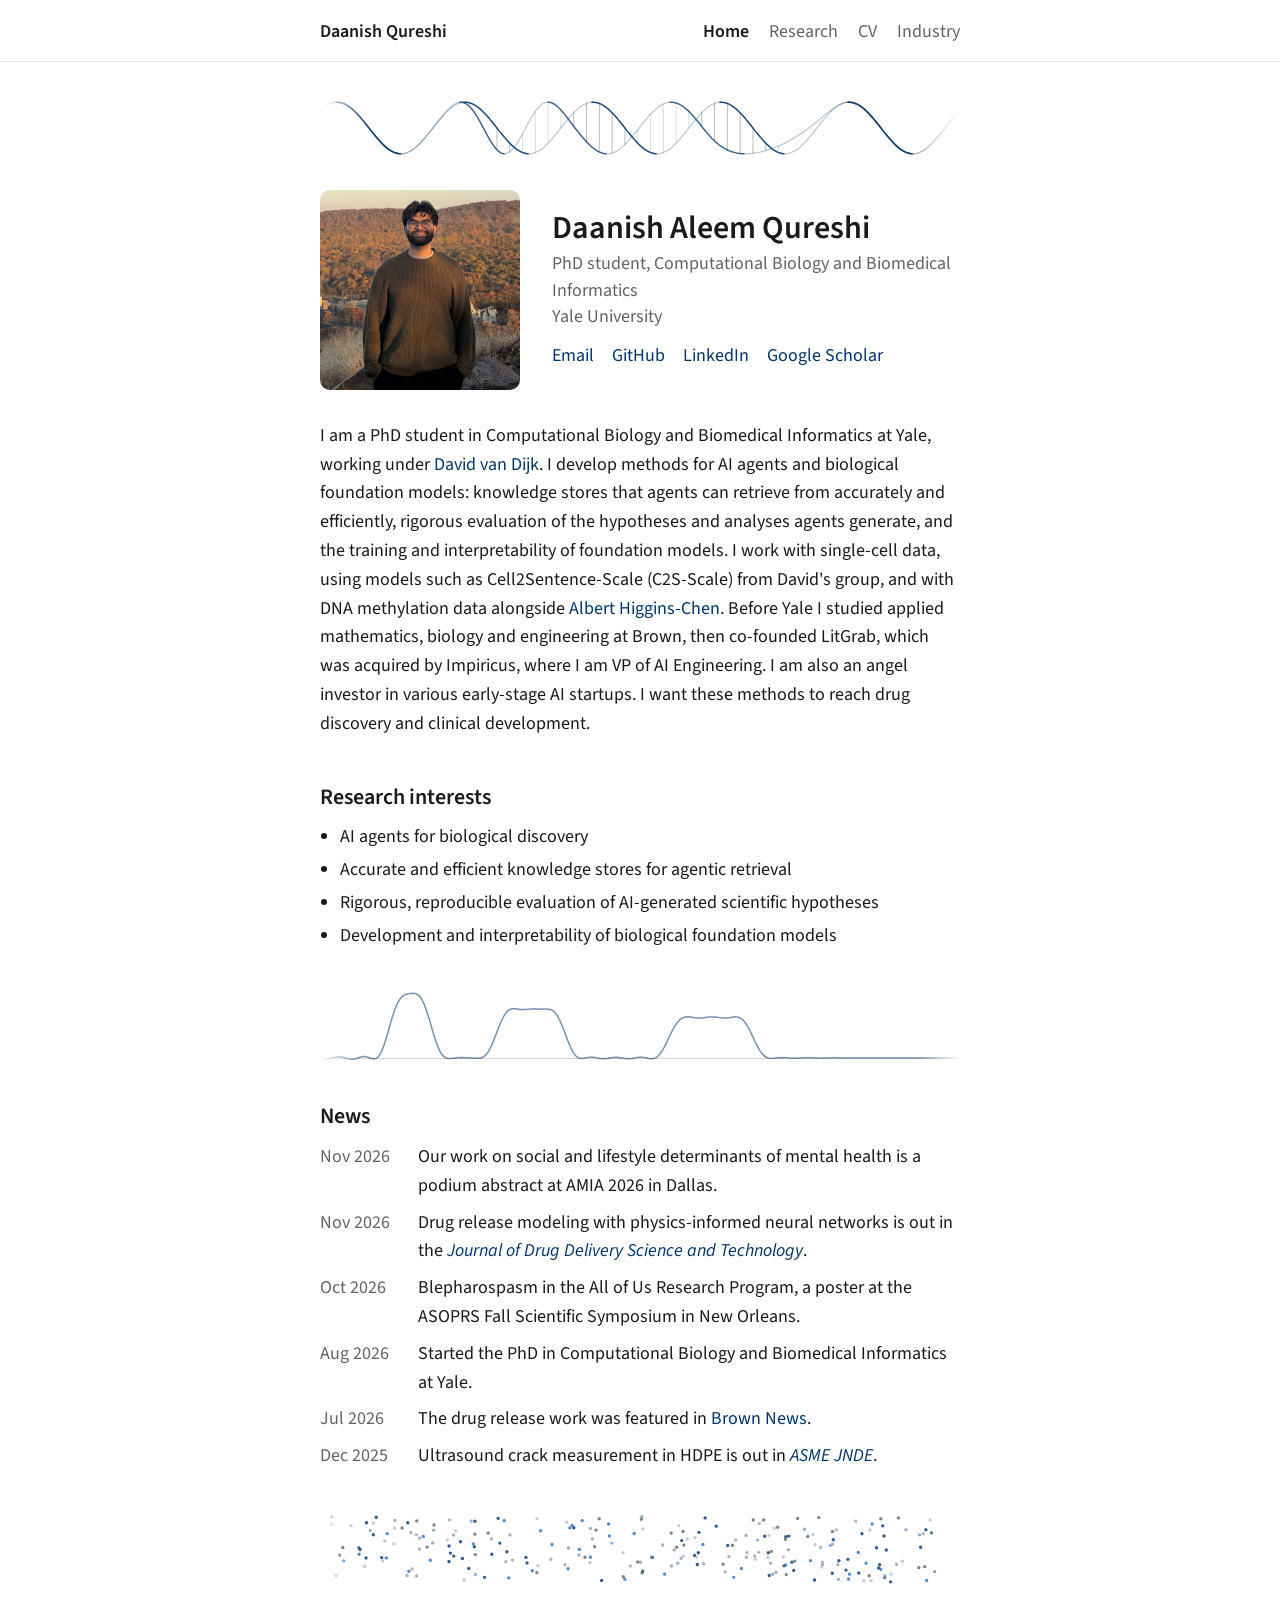
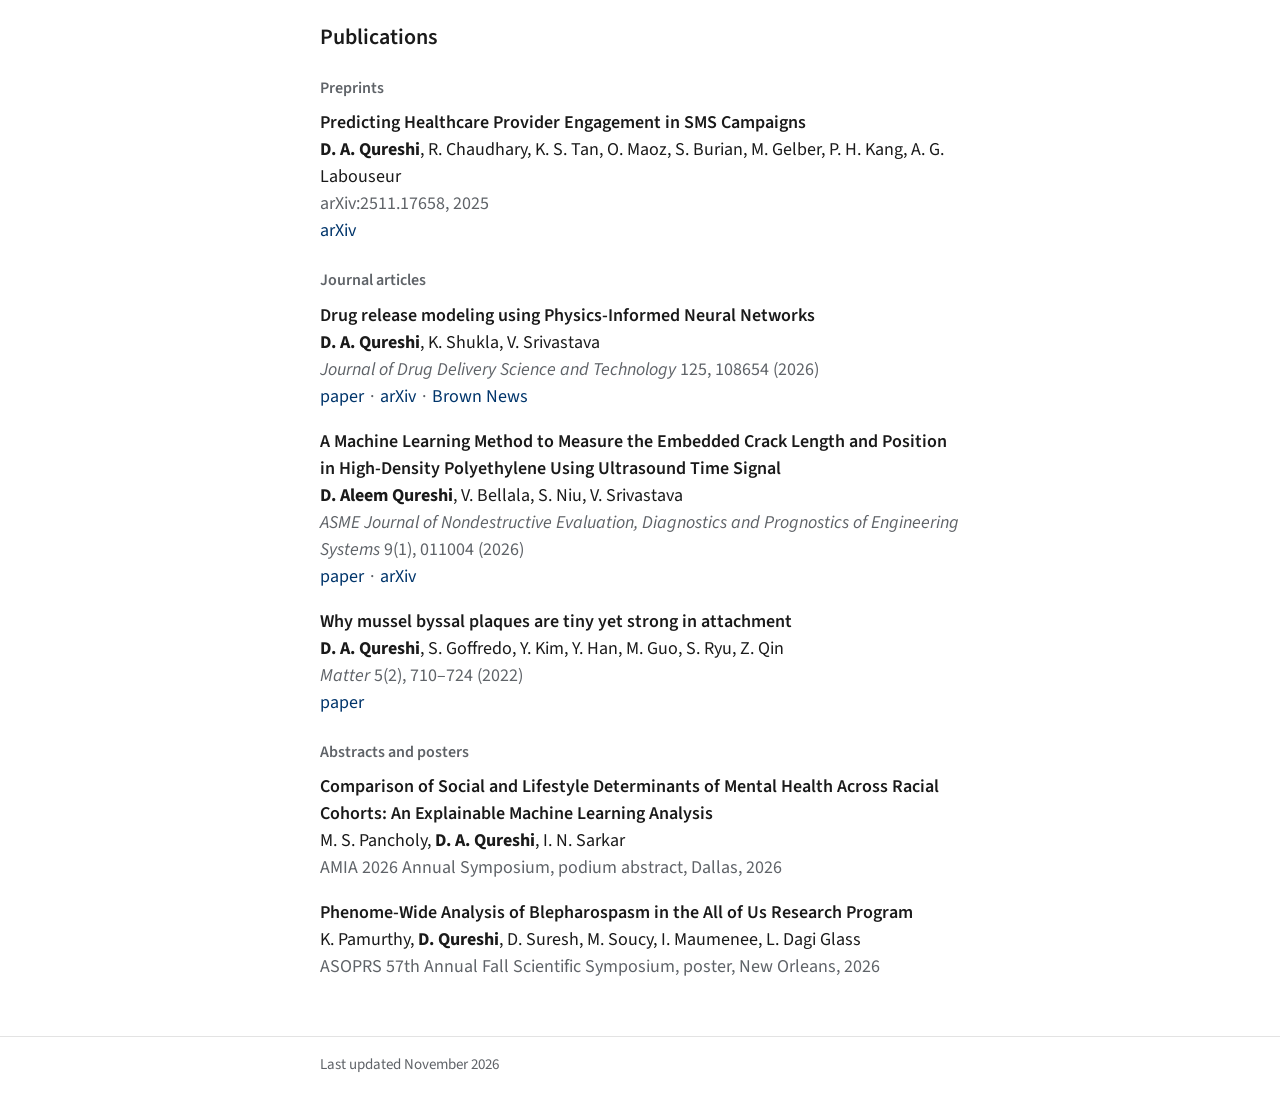
==== commit 699981c5: "Site notes 11-09 round 3: technical one-paragraph intro with Albert Higgins-Chen, animations back on" ====
--- a/index.html
+++ b/index.html
@@ -58,11 +58,7 @@
     </div>
   </section>
 
-  <p>I am a PhD student in Computational Biology and Biomedical Informatics at Yale, working under <a href="https://www.vandijklab.org/" target="_blank" rel="noopener">David van Dijk</a>. I build AI agents for biological discovery: knowledge stores that agents can retrieve from accurately and efficiently, and rigorous ways to evaluate the hypotheses and analyses they produce.</p>
-
-  <p>I also work on foundation models for biology. Single-cell foundation models such as Cell2Sentence-Scale (C2S-Scale), from David's group, read a cell's gene expression as text and learn from millions of cells. I build and interpret these models: how they are trained, and what they learn about cells and genes.</p>
-
-  <p>Before Yale I studied applied mathematics, biology and engineering at Brown, then co-founded LitGrab, which was acquired by Impiricus, where I am VP of AI Engineering. I am also an angel investor in various early-stage AI startups. I want these methods to reach drug discovery and clinical development.</p>
+  <p>I am a PhD student in Computational Biology and Biomedical Informatics at Yale, working under <a href="https://www.vandijklab.org/" target="_blank" rel="noopener">David van Dijk</a>. I develop methods for AI agents and biological foundation models: knowledge stores that agents can retrieve from accurately and efficiently, rigorous evaluation of the hypotheses and analyses agents generate, and the training and interpretability of foundation models. I work with single-cell data, using models such as Cell2Sentence-Scale (C2S-Scale) from David's group, and with DNA methylation data alongside <a href="https://medicine.yale.edu/profile/a-higginschen/" target="_blank" rel="noopener">Albert Higgins-Chen</a>. Before Yale I studied applied mathematics, biology and engineering at Brown, then co-founded LitGrab, which was acquired by Impiricus, where I am VP of AI Engineering. I am also an angel investor in various early-stage AI startups. I want these methods to reach drug discovery and clinical development.</p>
 
   <h2>Research interests</h2>
   <ul class="plain">
@@ -71,6 +67,9 @@
     <li>Rigorous, reproducible evaluation of AI-generated scientific hypotheses</li>
     <li>Development and interpretability of biological foundation models</li>
   </ul>
+
+  <!-- A heat (diffusion) equation relaxing. -->
+  <div class="anim-strip anim-mid" id="anim-heat" aria-hidden="true"><canvas></canvas></div>
 
   <h2>News</h2>
   <ul class="news">
@@ -144,10 +143,11 @@
     /* if an animation fails to load or throws, drop back to the plain static page */
     function off() { document.documentElement.classList.remove('anim-v' + window.ANIM_V, 'anim-mid-on'); }
     function load(src, fail, host) { var s = document.createElement('script'); s.src = src; if (host) s.dataset.host = host; if (fail) s.onerror = fail; document.body.appendChild(s); }
-    window.addEventListener('error', function (e) { if (/anim-v\d\.js/.test(e.filename || '')) off(); });
+    window.addEventListener('error', function (e) { if (/anim-(v\d|heat)\.js/.test(e.filename || '')) off(); });
     if (window.ANIM_V) {
       load('assets/js/anim-v' + window.ANIM_V + '.js', off);
       load('assets/js/anim-v' + (window.ANIM_V === 2 ? 1 : 2) + '.js', off, '#anim-mid');
+      load('assets/js/anim-heat.js', off, '#anim-heat');
     }
     if (window.ANIM_PICK) load('assets/js/anim-pick.js');
   })();
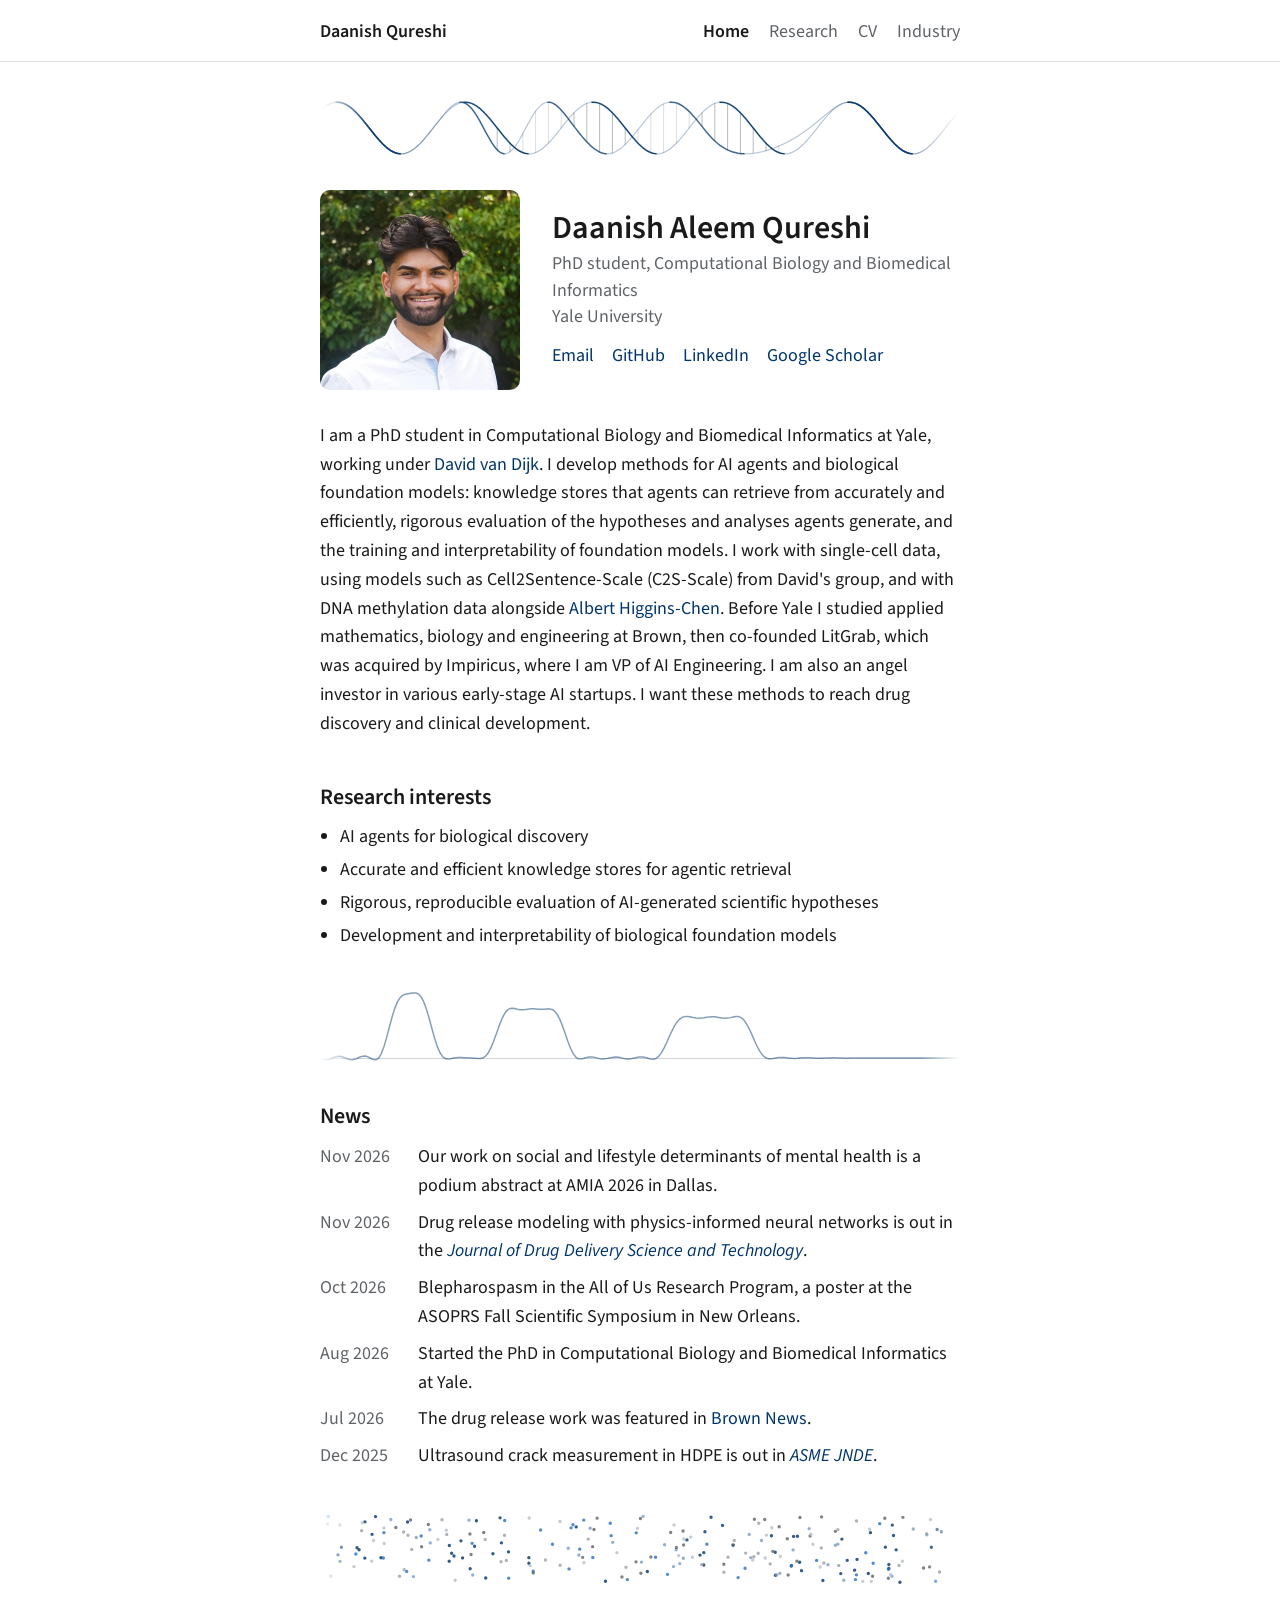
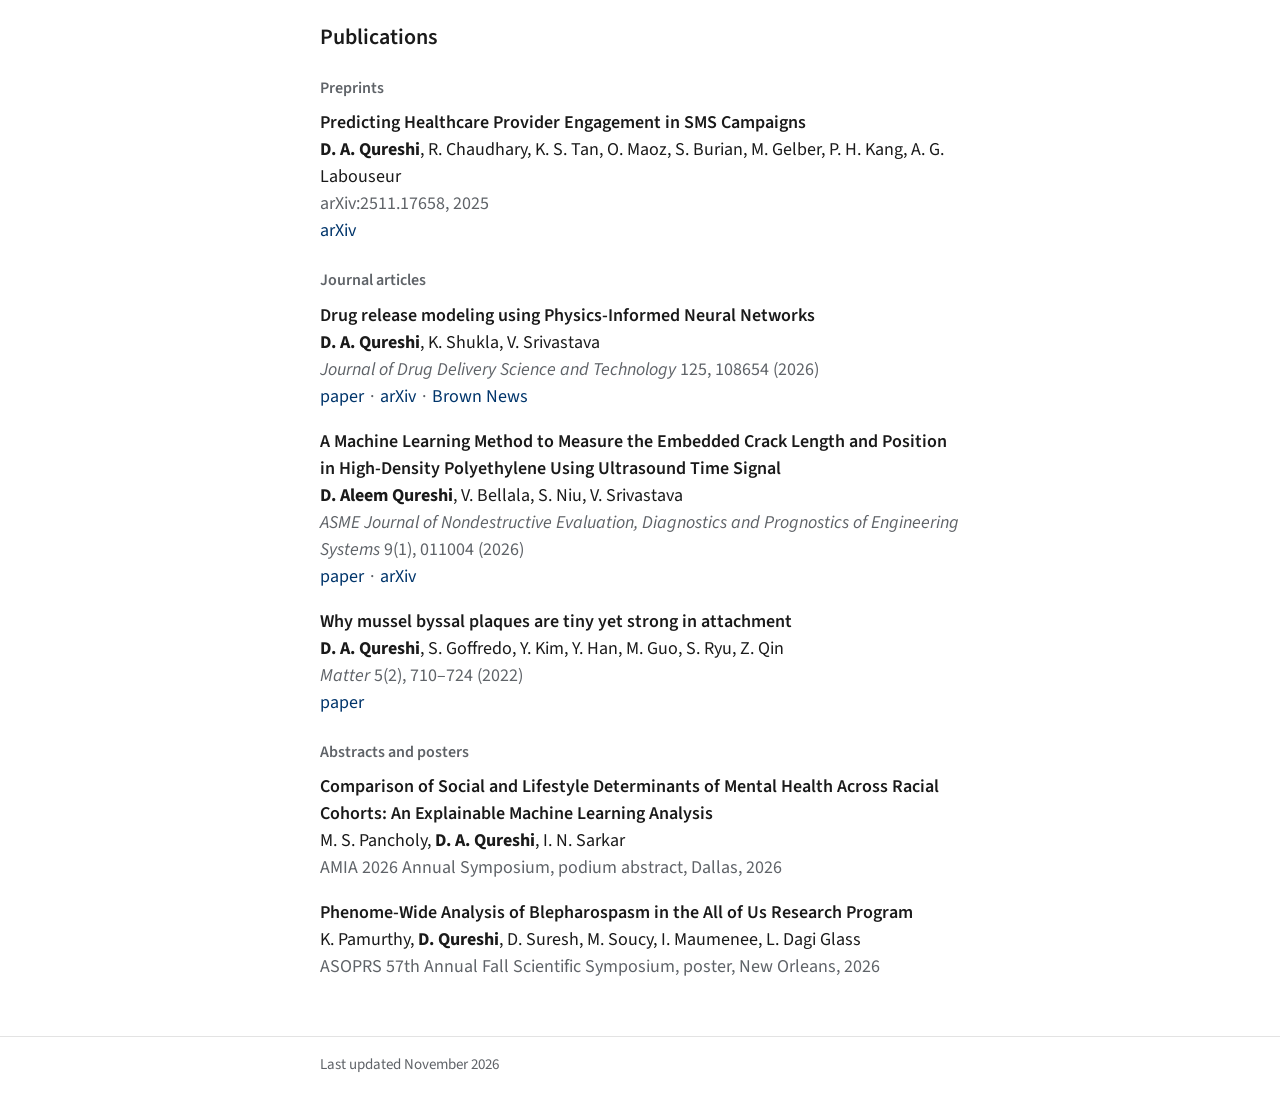
==== commit d2aa03d4: "Remove the stale photo placeholder comment" ====
--- a/index.html
+++ b/index.html
@@ -42,9 +42,6 @@
   <div class="anim-strip" aria-hidden="true"><canvas></canvas></div>
 
   <section class="intro">
-    <!-- PHOTO PLACEHOLDER: new headshot coming from Daanish. Replace this div with
-         <img class="photo" src="assets/img/headshot-portrait.jpg" alt="Daanish Qureshi">
-         (square head-and-shoulders crop, at least 400 x 400 px). -->
     <img class="photo" src="assets/img/headshot.jpg" alt="Daanish Aleem Qureshi">
     <div>
       <h1>Daanish Aleem Qureshi</h1>
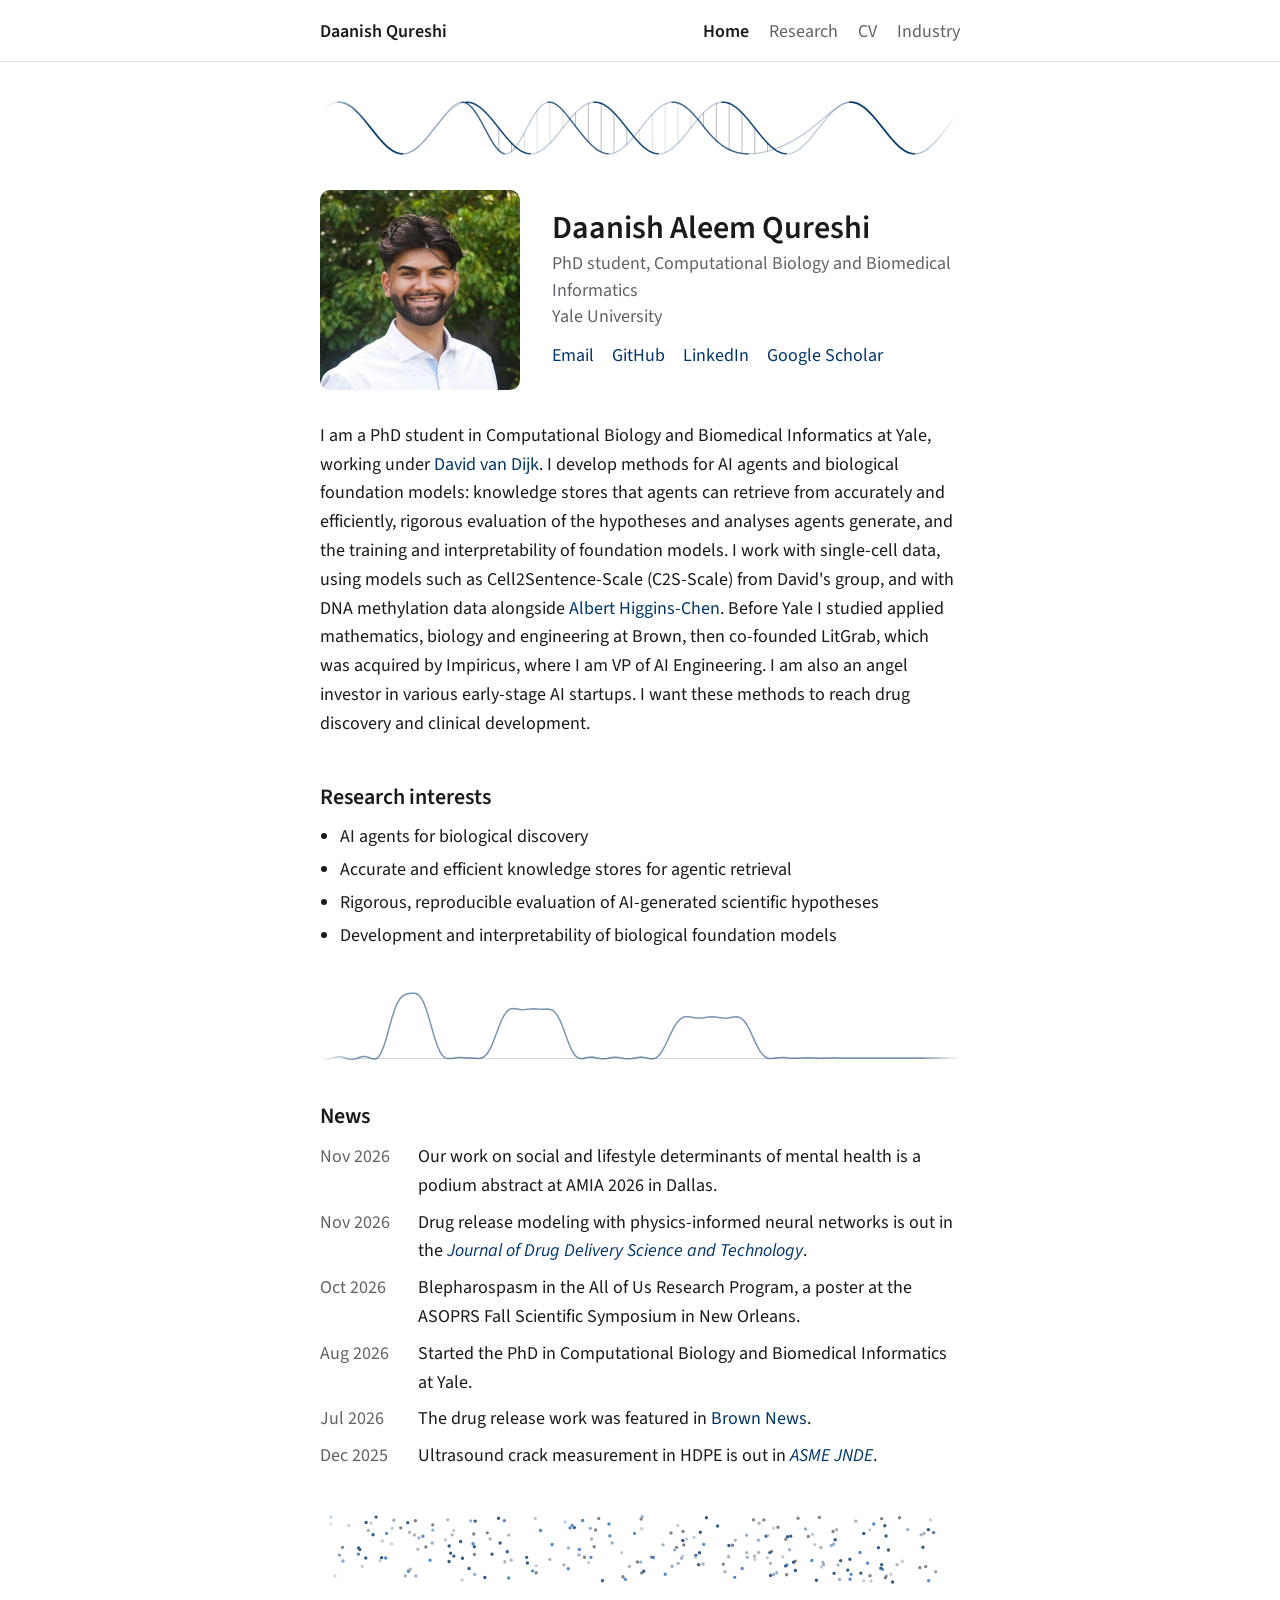
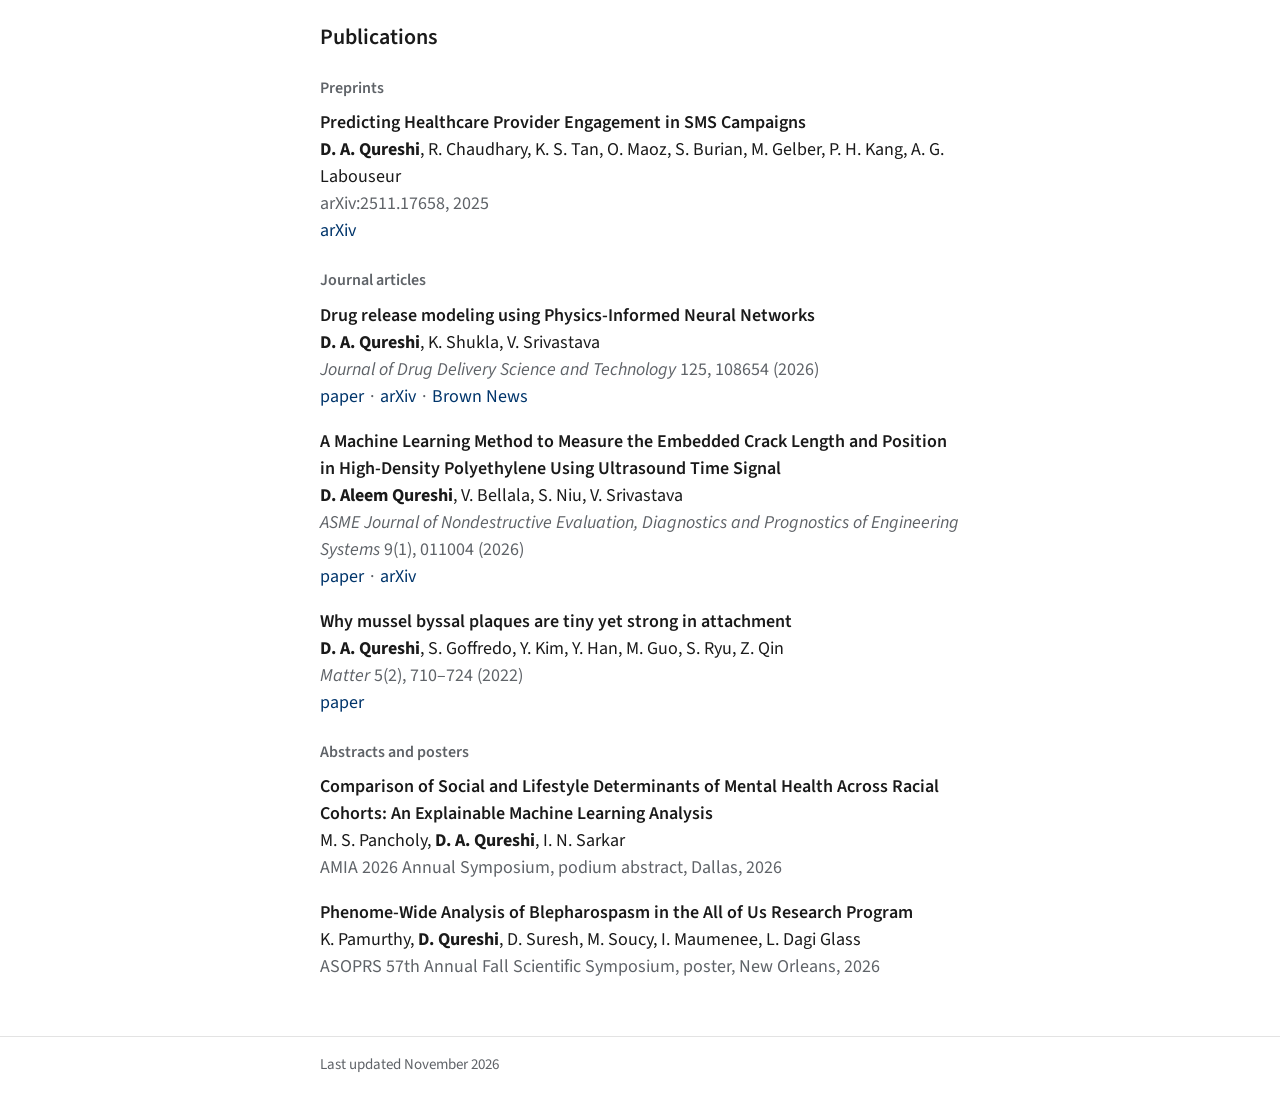
==== commit 7452105a: "Favicon: cache-busting query and a favicon.ico so browsers drop the old icon" ====
--- a/index.html
+++ b/index.html
@@ -19,9 +19,9 @@
     window.ANIM_V = v; window.ANIM_PICK = /[?&]pick\b/.test(q);
   })();
 </script>
-<link rel="icon" href="favicon.svg" type="image/svg+xml">
-<link rel="icon" href="assets/img/favicon-32.png" type="image/png" sizes="32x32">
-<link rel="apple-touch-icon" href="apple-touch-icon.png">
+<link rel="icon" href="favicon.svg?v=2" type="image/svg+xml">
+<link rel="icon" href="assets/img/favicon-32.png?v=2" type="image/png" sizes="32x32">
+<link rel="apple-touch-icon" href="apple-touch-icon.png?v=2">
 </head>
 <body>
 
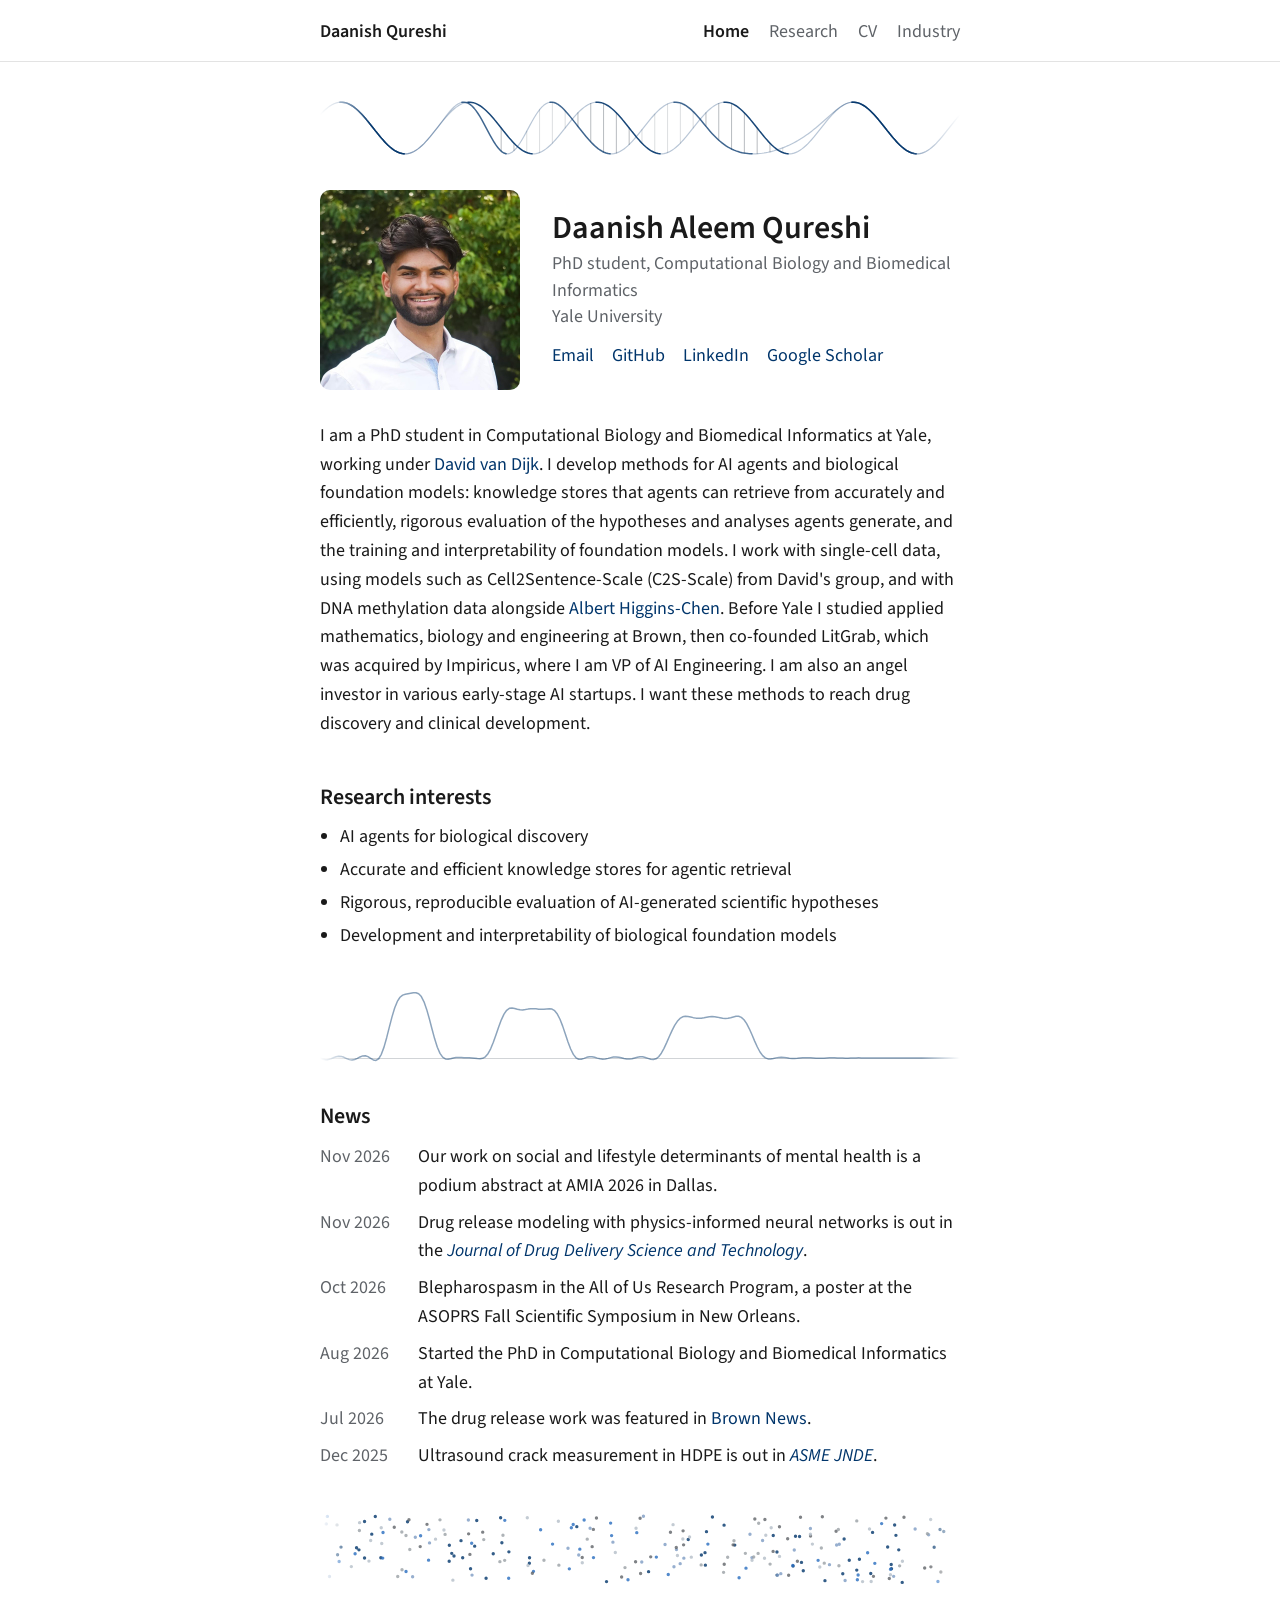
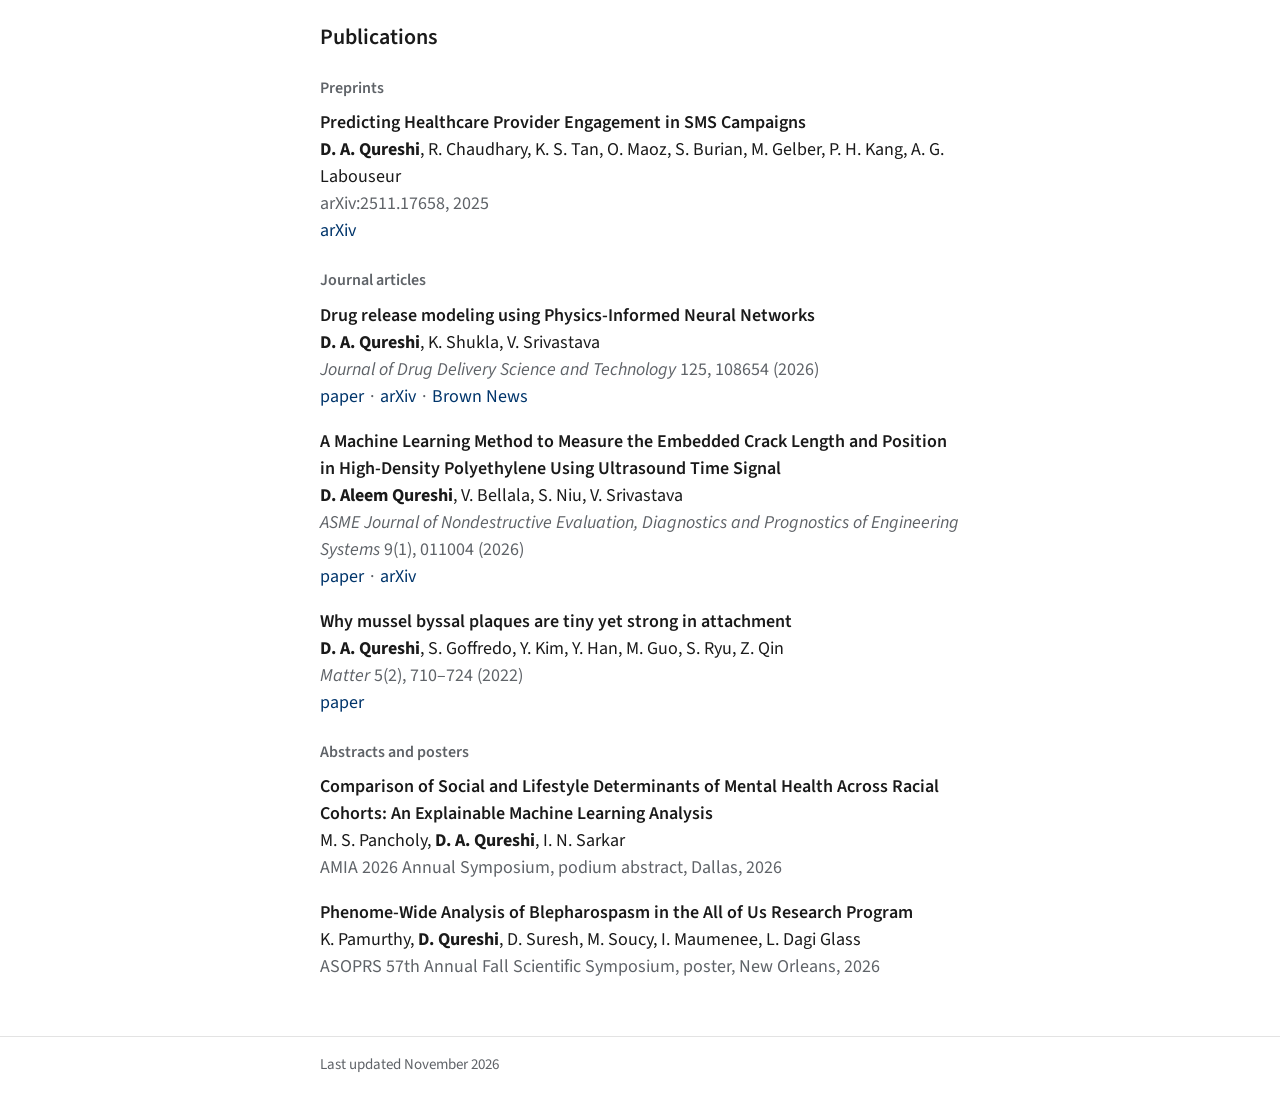
==== commit aee3f02d: "Favicon: minimal DNA (crossing S-curves) on a white tile, icon links v=3" ====
--- a/index.html
+++ b/index.html
@@ -19,9 +19,9 @@
     window.ANIM_V = v; window.ANIM_PICK = /[?&]pick\b/.test(q);
   })();
 </script>
-<link rel="icon" href="favicon.svg?v=2" type="image/svg+xml">
-<link rel="icon" href="assets/img/favicon-32.png?v=2" type="image/png" sizes="32x32">
-<link rel="apple-touch-icon" href="apple-touch-icon.png?v=2">
+<link rel="icon" href="favicon.svg?v=3" type="image/svg+xml">
+<link rel="icon" href="assets/img/favicon-32.png?v=3" type="image/png" sizes="32x32">
+<link rel="apple-touch-icon" href="apple-touch-icon.png?v=3">
 </head>
 <body>
 
